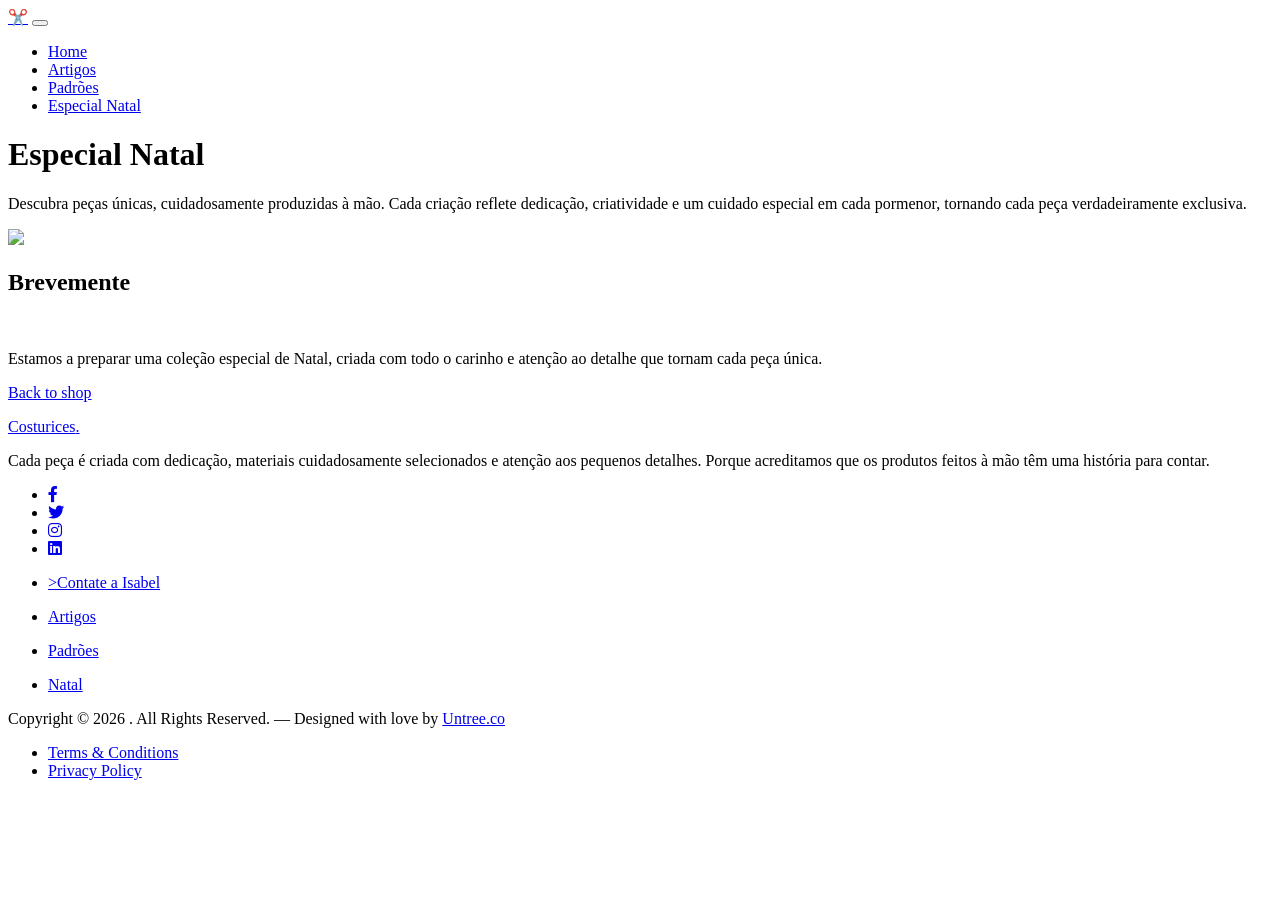
==== cart.html @ dda3e355 "Add files via upload" ====
<!-- /*
* Bootstrap 5
* Template Name: Furni
* Template Author: Untree.co
* Template URI: https://untree.co/
* License: https://creativecommons.org/licenses/by/3.0/
*/ -->
<!doctype html>
<html lang="en">
<head>
  <meta charset="utf-8">
  <meta name="viewport" content="width=device-width, initial-scale=1, shrink-to-fit=no">
  <meta name="author" content="Untree.co">
   <link rel="shortcut icon" href="images/favicon_isabel.png" />

  <meta name="description" content="" />
  <meta name="keywords" content="bootstrap, bootstrap4" />

		<!-- Bootstrap CSS -->
		<link href="css/bootstrap.min.css" rel="stylesheet">
		<link href="https://cdnjs.cloudflare.com/ajax/libs/font-awesome/6.0.0-beta3/css/all.min.css" rel="stylesheet">
		<link href="css/tiny-slider.css" rel="stylesheet">
		<link href="css/style.css" rel="stylesheet">
		<title>Costurices da Isabel </title>
	</head>

	<body>

		<!-- Start Header/Navigation -->
		<nav class="custom-navbar navbar navbar navbar-expand-md navbar-dark bg-dark" arial-label="Furni navigation bar">

			<div class="container">
				<a class="navbar-brand" href="index.html">✂️</a>

				<button class="navbar-toggler" type="button" data-bs-toggle="collapse" data-bs-target="#navbarsFurni" aria-controls="navbarsFurni" aria-expanded="false" aria-label="Toggle navigation">
					<span class="navbar-toggler-icon"></span>
				</button>

				<div class="collapse navbar-collapse" id="navbarsFurni">
					<ul class="custom-navbar-nav navbar-nav ms-auto mb-2 mb-md-0">
						<li class="nav-item ">
							<a class="nav-link" href="index.html">Home</a>
						</li>
            <li><a class="nav-link" href="shop.html">Artigos</a></li>
             <li><a class="nav-link" href="checkout.html">Padrões</a></li>
         <li><a class="nav-link" href="cart.html">Especial Natal</a></li>
            <!-- <li><a class="nav-link" href="index.html">Contato</a></li>-->
					</ul>

				</div>
			</div>
				
		</nav>
		<!-- End Header/Navigation -->

    <!-- Start Hero Section -->
    <div class="hero">
      <div class="container">
        <div class="row justify-content-between">
          <div class="col-lg-4">
            <div class="intro-excerpt">
              <h1>
                Especial <span clsas="d-block">Natal</span>
              </h1>
              <p class="mb-4">
        Descubra peças únicas, cuidadosamente produzidas à mão. Cada criação reflete dedicação, criatividade e um cuidado especial em cada pormenor, tornando cada peça verdadeiramente exclusiva.
              </p>
            </div>
          </div>
          <div class="col-lg-7">
            <div class="hero-img-wrap">
         <img src="images/Hero Natal nb min.png" class="img-fluid" style="max-width: 80%;" />
            </div>
          </div>
        </div>
      </div>
    </div>
    <!-- End Hero Section -->

		


		<div class="untree_co-section">
    <div class="container">
      <div class="row">
        <div class="col-md-12 text-center pt-5">
          <span class="display-3 thankyou-icon text-primary">
              <path fill-rule="evenodd" d="M11.354 5.646a.5.5 0 0 1 0 .708l-3 3a.5.5 0 0 1-.708 0l-1.5-1.5a.5.5 0 1 1 .708-.708L8 8.293l2.646-2.647a.5.5 0 0 1 .708 0z"/>
              <path fill-rule="evenodd" d="M0 1.5A.5.5 0 0 1 .5 1H2a.5.5 0 0 1 .485.379L2.89 3H14.5a.5.5 0 0 1 .491.592l-1.5 8A.5.5 0 0 1 13 12H4a.5.5 0 0 1-.491-.408L2.01 3.607 1.61 2H.5a.5.5 0 0 1-.5-.5zM3.102 4l1.313 7h8.17l1.313-7H3.102zM5 12a2 2 0 1 0 0 4 2 2 0 0 0 0-4zm7 0a2 2 0 1 0 0 4 2 2 0 0 0 0-4zm-7 1a1 1 0 1 0 0 2 1 1 0 0 0 0-2zm7 0a1 1 0 1 0 0 2 1 1 0 0 0 0-2z"/>
            </svg>
          </span>
          <h2 class="display-3 text-black">Brevemente</h2>
          <br>
          <p class="lead mb-5">Estamos a preparar uma coleção especial de Natal, criada com todo o carinho e atenção ao detalhe que tornam cada peça única.</p>
          <p><a href="shop.html" class="btn btn-sm btn-outline-black">Back to shop</a></p>
        </div>
      </div>
    </div>
  </div>


    <!-- Start Footer Section -->
    <footer class="footer-section">
      <div class="container relative">
          <!--<div class="sofa-img">
          <img src="images/sofa_ISabel.png" alt="Image" class="img-fluid" />
        </div>

        <div class="row">
          <div class="col-lg-8">
            <div class="subscription-form">
              <h3 class="d-flex align-items-center">
                <span class="me-1"
                  ><img
                    src="images/envelope-outline.svg"
                    alt="Image"
                    class="img-fluid" /></span
                ><span>Contatar Isabel</span>
              </h3>

              <form action="#" class="row g-3">
                <div class="col-auto">
                  <input
                    type="text"
                    class="form-control"
                    placeholder="Insira o seu nome"
                  />
                </div>
                <div class="col-auto">
                  <input
                    type="email"
                    class="form-control"
                    placeholder="Insira o seu Email"
                  />
                </div>
                <div class="col-auto">
                  <button class="btn btn-primary">
                    <span class="fa fa-paper-plane"></span>
                  </button>
                </div>
              </form>
            </div>
          </div>
        </div>-->

        <div class="row g-5 mb-5">
          <div class="col-lg-4">
            <div class="mb-4 footer-logo-wrap">
              <a href="#" class="footer-logo">Costurices<span>.</span></a>
            </div>
            <p class="mb-4">
           Cada peça é criada com dedicação, materiais cuidadosamente selecionados e atenção aos pequenos detalhes. Porque acreditamos que os produtos feitos à mão têm uma história para contar.
            </p>

            <ul class="list-unstyled custom-social">
              <li>
                <a href="#"><span class="fa fa-brands fa-facebook-f"></span></a>
              </li>
              <li>
                <a href="#"><span class="fa fa-brands fa-twitter"></span></a>
              </li>
              <li>
                <a href="#"><span class="fa fa-brands fa-instagram"></span></a>
              </li>
              <li>
                <a href="#"><span class="fa fa-brands fa-linkedin"></span></a>
              </li>
            </ul>
          </div>

          <div class="col-lg-8">
            <div class="row links-wrap">
              <div class="col-6 col-sm-6 col-md-3">
                <ul class="list-unstyled">
                   <li><a href="contact.html">>Contate a Isabel</a></li>

                </ul>
              </div>

              <div class="col-6 col-sm-6 col-md-3">
                <ul class="list-unstyled">
                  <li><a href="shop.html">Artigos</a></li>
                </ul>
              </div>

              <div class="col-6 col-sm-6 col-md-3">
                <ul class="list-unstyled">
                  <li><a href="checkout.html">Padrões</a></li>
                </ul>
              </div>

              <div class="col-6 col-sm-6 col-md-3">
                <ul class="list-unstyled">
                  <li><a href="cart.html">Natal</a></li>
                </ul>
              </div>
            </div>
          </div>
        </div>

        <div class="border-top copyright">
          <div class="row pt-4">
            <div class="col-lg-6">
              <p class="mb-2 text-center text-lg-start">
                Copyright &copy;
                <script>
                  document.write(new Date().getFullYear());
                </script>
                . All Rights Reserved. &mdash; Designed with love by
                <a href="https://untree.co">Untree.co</a>
                <!-- License information: https://untree.co/license/ -->
              </p>
            </div>

            <div class="col-lg-6 text-center text-lg-end">
              <ul class="list-unstyled d-inline-flex ms-auto">
                <li class="me-4"><a href="#">Terms &amp; Conditions</a></li>
                <li><a href="#">Privacy Policy</a></li>
              </ul>
            </div>
          </div>
        </div>
      </div>
    </footer>
    <!-- End Footer Section -->
<script>
function enviarEmail(event, produto, referencia) {
    event.preventDefault();
    event.stopPropagation();

    const assunto = encodeURIComponent(
        'Pedido de informação - ' + produto
    );

    const mensagem = encodeURIComponent(
        'Olá,\n\nTenho interesse no seguinte artigo:\n\n' +
        'Produto: ' + produto + '\n' +
        'Referência: ' + referencia + '\n\n' +
        'Obrigado.'
    );

    window.location.href =
        'mailto:costuricesdaisabel@gmail.com' +
        '?subject=' + assunto +
        '&body=' + mensagem;
}
</script>

		<script src="js/bootstrap.bundle.min.js"></script>
		<script src="js/tiny-slider.js"></script>
		<script src="js/custom.js"></script>
	</body>

</html>
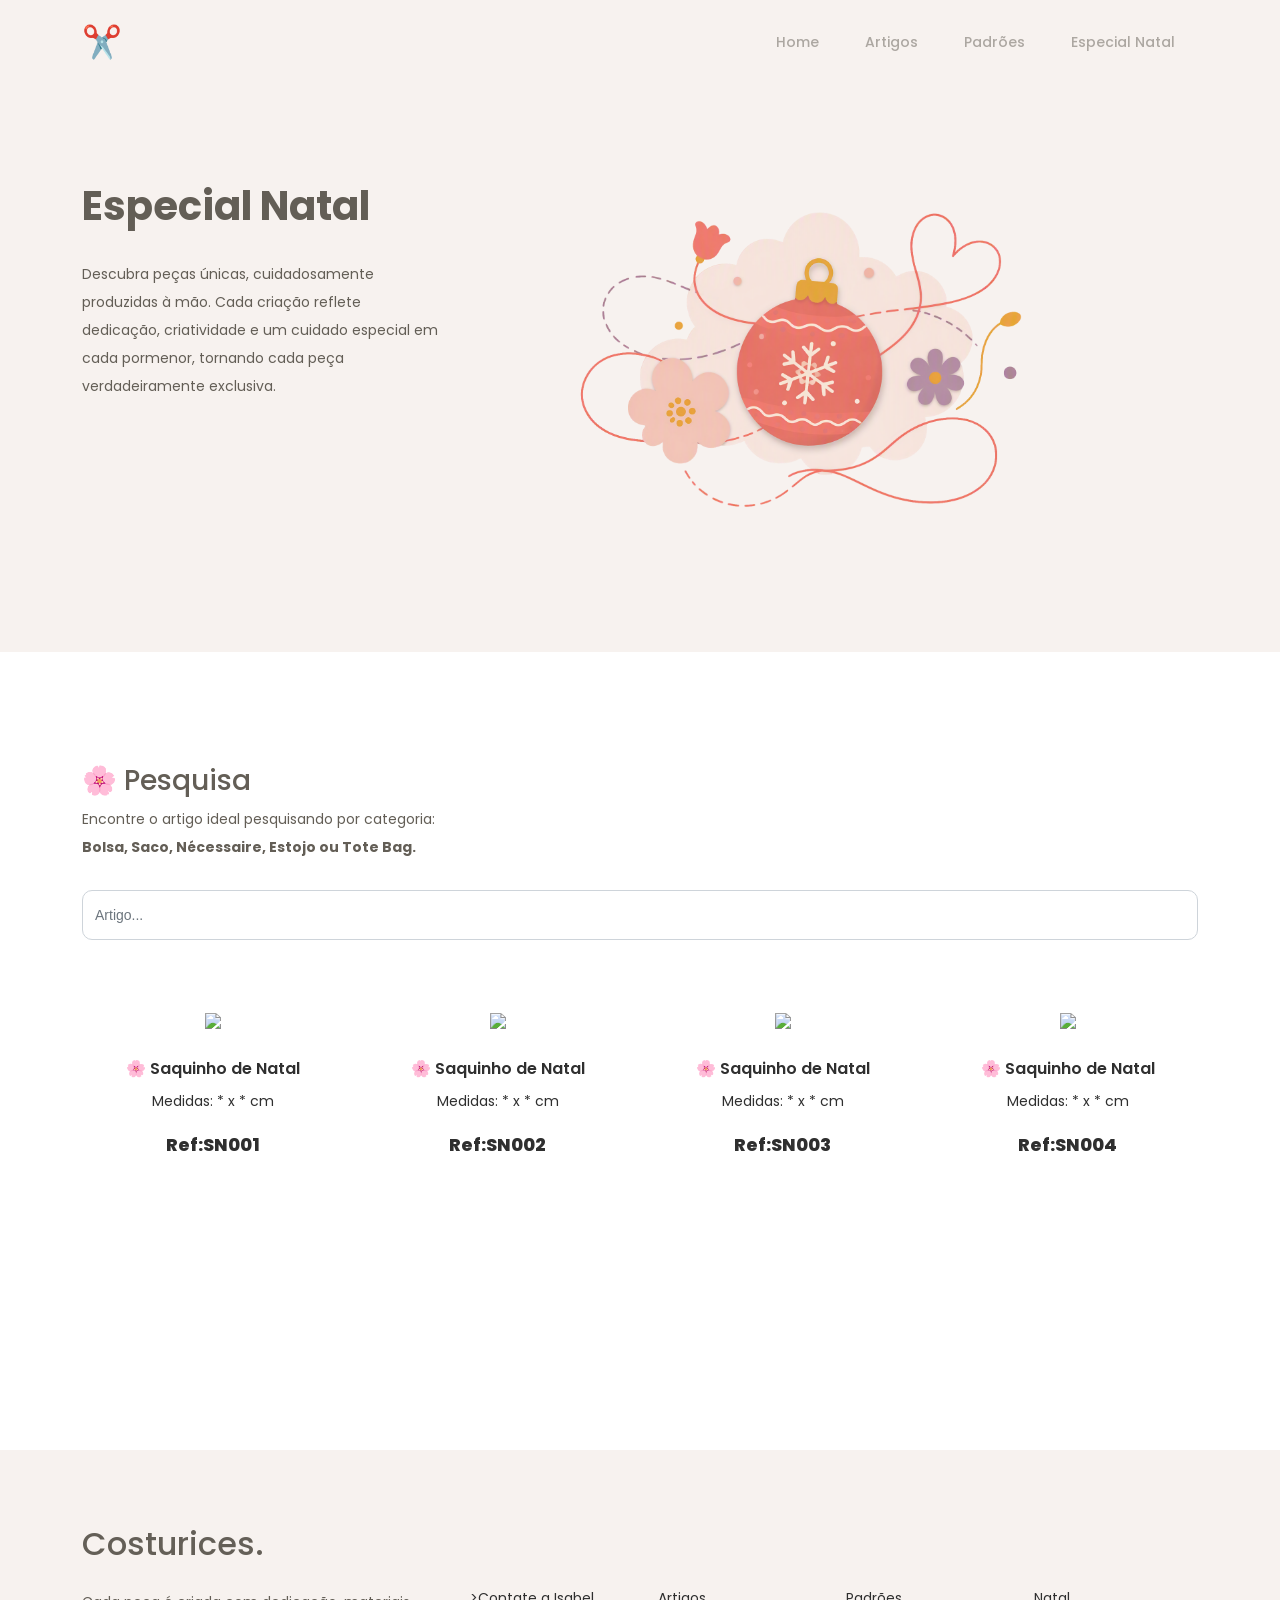
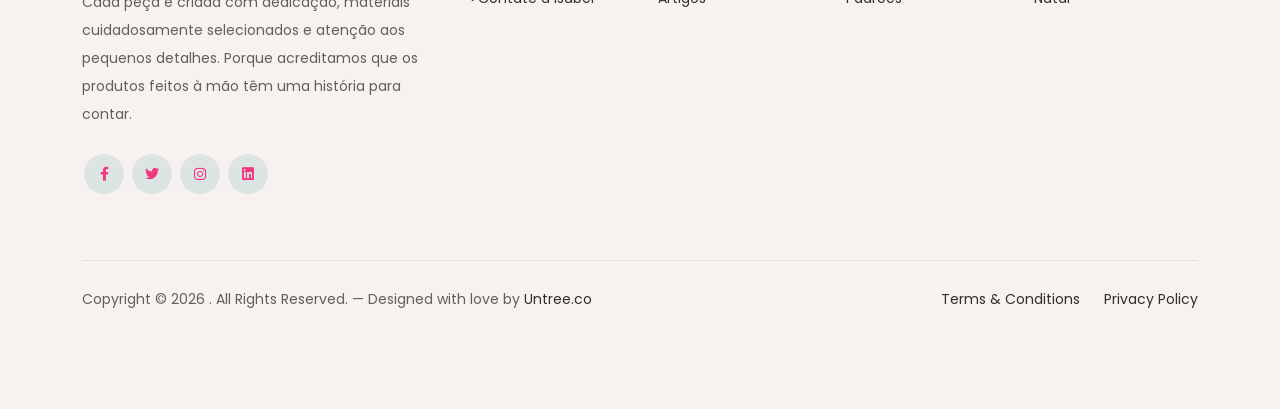
==== commit 245a31c2: "Update cart.html" ====
--- a/cart.html
+++ b/cart.html
@@ -79,24 +79,98 @@
 
 		
 
-
-		<div class="untree_co-section">
-    <div class="container">
-      <div class="row">
-        <div class="col-md-12 text-center pt-5">
-          <span class="display-3 thankyou-icon text-primary">
-              <path fill-rule="evenodd" d="M11.354 5.646a.5.5 0 0 1 0 .708l-3 3a.5.5 0 0 1-.708 0l-1.5-1.5a.5.5 0 1 1 .708-.708L8 8.293l2.646-2.647a.5.5 0 0 1 .708 0z"/>
-              <path fill-rule="evenodd" d="M0 1.5A.5.5 0 0 1 .5 1H2a.5.5 0 0 1 .485.379L2.89 3H14.5a.5.5 0 0 1 .491.592l-1.5 8A.5.5 0 0 1 13 12H4a.5.5 0 0 1-.491-.408L2.01 3.607 1.61 2H.5a.5.5 0 0 1-.5-.5zM3.102 4l1.313 7h8.17l1.313-7H3.102zM5 12a2 2 0 1 0 0 4 2 2 0 0 0 0-4zm7 0a2 2 0 1 0 0 4 2 2 0 0 0 0-4zm-7 1a1 1 0 1 0 0 2 1 1 0 0 0 0-2zm7 0a1 1 0 1 0 0 2 1 1 0 0 0 0-2z"/>
-            </svg>
-          </span>
-          <h2 class="display-3 text-black">Brevemente</h2>
-          <br>
-          <p class="lead mb-5">Estamos a preparar uma coleção especial de Natal, criada com todo o carinho e atenção ao detalhe que tornam cada peça única.</p>
-          <p><a href="shop.html" class="btn btn-sm btn-outline-black">Back to shop</a></p>
-        </div>
-      </div>
-    </div>
-  </div>
+	<div class="untree_co-section product-section before-footer-section">
+		    <div class="container">
+		      	<div class="row">
+              <h3 class="product-title">🌸 Pesquisa</h3> 
+              <p style="padding-bottom: 13px" >Encontre o artigo ideal pesquisando por categoria: <br> <b>Bolsa, Saco, Nécessaire, Estojo ou Tote Bag.</b></p>
+          
+<div class="search-container mb-4";>
+    <input type="text" id="productFilter" placeholder="Artigo..." class="form-control" style="height: 50px;">
+
+    <span id="clearSearch" class="clear-search" title="Limpar pesquisa">
+        ✕
+    </span>
+</div>
+
+<hr style="padding-bottom: 33px; color: white;">
+
+
+
+		      		<!-- Start Column 1 -->
+					<div class="col-12 col-md-4 col-lg-3 mb-5">
+						<a class="product-item" href="#">
+							<img src="images/Saco Natal Ref_1.png" class="img-fluid product-thumbnail">
+	             <h3 class="product-title">🌸 Saquinho de Natal</h3>
+               	<p>Medidas: * x * cm </p>
+              <strong class="product-price">Ref:SN001</strong>
+
+                    <span class="icon-cross "
+                          onclick="enviarEmail(event, 'Saquinho de Natal', 'SN001')">
+                        <img src="images/mail icon.png" class="img-fluid">
+                    </span>
+						</a>
+					</div> 
+					<!-- End Column 1 -->
+						
+					<!-- Start Column 2 -->
+					<div class="col-12 col-md-4 col-lg-3 mb-5">
+						<a class="product-item" href="#">
+					<img src="images/Saco Natal Ref_2.png" class="img-fluid product-thumbnail">
+	              <h3 class="product-title">🌸 Saquinho de Natal</h3>
+                 	<p>Medidas: * x * cm </p>
+              <strong class="product-price">Ref:SN002</strong>
+      
+                    <span class="icon-cross"
+                          onclick="enviarEmail(event, 'Saquinho de Natal', 'SN002')">
+                        <img src="images/mail icon.png" class="img-fluid">
+                    </span>
+						</a>
+					</div> 
+					<!-- End Column 2 -->
+
+					<!-- Start Column 3 -->
+					<div class="col-12 col-md-4 col-lg-3 mb-5">
+						<a class="product-item" href="#">
+							<img src="images/Saco Natal Ref_3.png" class="img-fluid product-thumbnail">
+	            	              <h3 class="product-title">🌸 Saquinho de Natal</h3>
+              	<p>Medidas: * x * cm </p>
+              <strong class="product-price">Ref:SN003</strong>
+	
+                    <span class="icon-cross"
+                          onclick="enviarEmail(event, 'Saquinho de Natal', 'SN003')">
+                        <img src="images/mail icon.png" class="img-fluid">
+                    </span>
+						</a>
+					</div>
+					<!-- End Column 3 -->
+
+					<!-- Start Column 4 -->
+					<div class="col-12 col-md-4 col-lg-3 mb-5">
+						<a class="product-item" href="#">
+							<img src="images/Saco Natal Ref_4.png" class="img-fluid product-thumbnail">
+          	       <h3 class="product-title">🌸 Saquinho de Natal</h3>
+               	<p>Medidas: * x * cm </p>
+              <strong class="product-price">Ref:SN004</strong>
+
+	
+                    <span class="icon-cross"
+                          onclick="enviarEmail(event, 'Saquinho de Natal', 'SN004')">
+                        <img src="images/mail icon.png" class="img-fluid">
+                    </span>
+						</a>
+					</div>
+					<!-- End Column 4 -->
+
+
+			
+
+
+		      	</div>
+		    </div>
+		</div>
+
+
 
 
     <!-- Start Footer Section -->
@@ -245,6 +319,38 @@
         '&body=' + mensagem;
 }
 </script>
+<script>
+const productFilter = document.getElementById('productFilter');
+const clearSearch = document.getElementById('clearSearch');
+
+productFilter.addEventListener('input', function () {
+    const filtro = this.value.toLowerCase();
+
+    // Mostra ou esconde o X
+    clearSearch.style.display = filtro ? 'block' : 'none';
+
+    document.querySelectorAll('.col-lg-3').forEach(produto => {
+
+        const titulo = produto.querySelector('.product-title')
+            ?.textContent.toLowerCase() || '';
+
+        produto.style.display = titulo.includes(filtro) ? '' : 'none';
+    });
+});
+
+// Limpar pesquisa
+clearSearch.addEventListener('click', function () {
+
+    productFilter.value = '';
+    clearSearch.style.display = 'none';
+
+    document.querySelectorAll('.col-lg-3').forEach(produto => {
+        produto.style.display = '';
+    });
+
+    productFilter.focus();
+});
+</script>
 
 		<script src="js/bootstrap.bundle.min.js"></script>
 		<script src="js/tiny-slider.js"></script>
--- a/css/tiny-slider.css
+++ b/css/tiny-slider.css
@@ -0,0 +1,3 @@
+.tns-outer{padding:0 !important}.tns-outer [hidden]{display:none !important}.tns-outer [aria-controls],.tns-outer [data-action]{cursor:pointer}.tns-slider{-webkit-transition:all 0s;-moz-transition:all 0s;transition:all 0s}.tns-slider>.tns-item{-webkit-box-sizing:border-box;-moz-box-sizing:border-box;box-sizing:border-box}.tns-horizontal.tns-subpixel{white-space:nowrap}.tns-horizontal.tns-subpixel>.tns-item{display:inline-block;vertical-align:top;white-space:normal}.tns-horizontal.tns-no-subpixel:after{content:'';display:table;clear:both}.tns-horizontal.tns-no-subpixel>.tns-item{float:left}.tns-horizontal.tns-carousel.tns-no-subpixel>.tns-item{margin-right:-100%}.tns-no-calc{position:relative;left:0}.tns-gallery{position:relative;left:0;min-height:1px}.tns-gallery>.tns-item{position:absolute;left:-100%;-webkit-transition:transform 0s, opacity 0s;-moz-transition:transform 0s, opacity 0s;transition:transform 0s, opacity 0s}.tns-gallery>.tns-slide-active{position:relative;left:auto !important}.tns-gallery>.tns-moving{-webkit-transition:all 0.25s;-moz-transition:all 0.25s;transition:all 0.25s}.tns-autowidth{display:inline-block}.tns-lazy-img{-webkit-transition:opacity 0.6s;-moz-transition:opacity 0.6s;transition:opacity 0.6s;opacity:0.6}.tns-lazy-img.tns-complete{opacity:1}.tns-ah{-webkit-transition:height 0s;-moz-transition:height 0s;transition:height 0s}.tns-ovh{overflow:hidden}.tns-visually-hidden{position:absolute;left:-10000em}.tns-transparent{opacity:0;visibility:hidden}.tns-fadeIn{opacity:1;filter:alpha(opacity=100);z-index:0}.tns-normal,.tns-fadeOut{opacity:0;filter:alpha(opacity=0);z-index:-1}.tns-vpfix{white-space:nowrap}.tns-vpfix>div,.tns-vpfix>li{display:inline-block}.tns-t-subp2{margin:0 auto;width:310px;position:relative;height:10px;overflow:hidden}.tns-t-ct{width:2333.3333333%;width:-webkit-calc(100% * 70 / 3);width:-moz-calc(100% * 70 / 3);width:calc(100% * 70 / 3);position:absolute;right:0}.tns-t-ct:after{content:'';display:table;clear:both}.tns-t-ct>div{width:1.4285714%;width:-webkit-calc(100% / 70);width:-moz-calc(100% / 70);width:calc(100% / 70);height:10px;float:left}
+
+/*# sourceMappingURL=sourcemaps/tiny-slider.css.map */
--- a/css/style.css
+++ b/css/style.css
@@ -0,0 +1,765 @@
+/*
+* Template Name: UntreeStore
+* Template Author: Untree.co
+* Author URI: https://untree.co/
+* License: https://creativecommons.org/licenses/by/3.0/
+*/
+@import url('https://fonts.googleapis.com/css2?family=Poppins:wght@300;400;500;600;700&display=swap');
+body {
+  overflow-x: hidden;
+  position: relative; }
+
+body {
+  font-family: 'Poppins', sans-serif;
+  font-weight: 400;
+  line-height: 28px;
+  color: #635E56;
+  font-size: 14px;
+  background-color: #ffffff !important; }
+
+
+a {
+  text-decoration: none;
+  -webkit-transition: .3s all ease;
+  -o-transition: .3s all ease;
+  transition: .3s all ease;
+  color: #2f2f2f;
+  text-decoration: underline; }
+  a:hover {
+    color: #2f2f2f;
+    text-decoration: none; }
+  a.more {
+    font-weight: 600; }
+
+.custom-navbar {
+  background: #F7F2EF !important;
+  padding-top: 20px;
+  padding-bottom: 20px; }
+  .custom-navbar .navbar-brand {
+    font-size: 32px;
+    font-weight: 600;
+   color: #635E56; }
+    .custom-navbar .navbar-brand > span {
+      opacity: .4; }
+  .custom-navbar .navbar-toggler {
+    border-color: transparent;
+   }
+    .custom-navbar .navbar-toggler:active, .custom-navbar .navbar-toggler:focus {
+      -webkit-box-shadow: none;
+      box-shadow: none;
+      outline: none; }
+  @media (min-width: 992px) {
+    .custom-navbar .custom-navbar-nav li {
+      margin-left: 15px;
+      margin-right: 15px; } }
+  .custom-navbar .custom-navbar-nav li a {
+    font-weight: 500;
+    color: #635E56 !important;
+    opacity: .5;
+    -webkit-transition: .3s all ease;
+    -o-transition: .3s all ease;
+    transition: .3s all ease;
+    position: relative; }
+    @media (min-width: 768px) {
+      .custom-navbar .custom-navbar-nav li a:before {
+        content: "";
+        position: absolute;
+        bottom: 0;
+        left: 8px;
+        right: 8px;
+        background: #F2387C;
+        height: 5px;
+        opacity: 1;
+        visibility: visible;
+        width: 0;
+        -webkit-transition: .15s all ease-out;
+        -o-transition: .15s all ease-out;
+        transition: .15s all ease-out; } }
+    .custom-navbar .custom-navbar-nav li a:hover {
+      opacity: 0.5; }
+      .custom-navbar .custom-navbar-nav li a:hover:before {
+        width: calc(100% - 16px); }
+  .custom-navbar .custom-navbar-nav li.active a {
+    opacity: 1; }
+    .custom-navbar .custom-navbar-nav li.active a:before {
+      width: calc(100% - 16px); }
+  .custom-navbar .custom-navbar-cta {
+    margin-left: 0 !important;
+    -webkit-box-orient: horizontal;
+    -webkit-box-direction: normal;
+    -ms-flex-direction: row;
+    flex-direction: row; }
+    @media (min-width: 768px) {
+      .custom-navbar .custom-navbar-cta {
+        margin-left: 40px !important; } }
+    .custom-navbar .custom-navbar-cta li {
+      margin-left: 0px;
+      margin-right: 0px; }
+      .custom-navbar .custom-navbar-cta li:first-child {
+        margin-right: 20px; }
+
+.hero {
+  background: #F7F2EF;
+  padding: calc(4rem - 30px) 0 0rem 0; }
+  @media (min-width: 768px) {
+    .hero {
+      padding: calc(4rem - 30px) 0 4rem 0; } }
+  @media (min-width: 992px) {
+    .hero {
+      padding: calc(8rem - 30px) 0 8rem 0; } }
+  .hero .intro-excerpt {
+    position: relative;
+    z-index: 4; }
+    @media (min-width: 992px) {
+      .hero .intro-excerpt {
+        max-width: 450px; } }
+  .hero h1 {
+    font-weight: 700;
+    color: #635E56;
+    margin-bottom: 30px; }
+    @media (min-width: 1400px) {
+      .hero h1 {
+        font-size: 54px; } }
+  .hero p {
+    color: #635E56;
+    margin-botom: 30px; }
+.hero .hero-img-wrap {
+    position: relative;
+}
+
+.hero .hero-img-wrap img {
+    position: relative;
+    top: 0;
+    right: 0;
+    left: 0;
+    z-index: 2;
+    max-width: 100%;
+    height: auto;
+}
+
+@media (min-width: 768px) {
+    .hero .hero-img-wrap img {
+        right: 0;
+        left: 0;
+    }
+}
+
+@media (min-width: 992px) {
+    .hero .hero-img-wrap img {
+        position: relative;
+        top: 0;
+        left: 0;
+        right: 0;
+    }
+}
+
+.hero .hero-img-wrap:after {
+    display: none;
+}
+
+.btn {
+  font-weight: 600;
+  padding: 12px 30px;
+  border-radius: 30px;
+  color: #ffffff;
+  background: #635E56;
+  border-color: #635E56; }
+  .btn:hover {
+    color: #fff;
+    background: #46423c;
+    border-color: #46423c; }
+  .btn:active, .btn:focus {
+    outline: none !important;
+    -webkit-box-shadow: none;
+    box-shadow: none; }
+  .btn.btn-primary {
+    background: #635E56;
+    border-color: #635E56; }
+    .btn.btn-primary:hover {
+      background: #314d43;
+      border-color: #314d43; }
+  .btn.btn-secondary {
+    color: #2f2f2f;
+    background: #F2387C;
+    border-color: #F2387C;
+   color: #ffffff; }
+    .btn.btn-secondary:hover {
+      background: #a71c4f;
+      border-color: #a71c4f;
+     color: #ffffff; }
+  .btn.btn-white-outline {
+    background: transparent;
+    border-width: 2px;
+    border-color:#635E56;
+     color: #635E56;  }
+    .btn.btn-white-outline:hover {
+      border-color: #F2387C;
+      color: #635E56; 
+     border-width: 3px;}
+
+.section-title {
+  color: #2f2f2f; }
+
+.product-section {
+  padding: 7rem 0; }
+  .product-section .product-item {
+    text-align: center;
+    text-decoration: none;
+    display: block;
+    position: relative;
+    padding-bottom: 50px;
+    cursor: pointer; }
+    .product-section .product-item .product-thumbnail {
+      margin-bottom: 30px;
+      position: relative;
+      top: 0;
+      -webkit-transition: .3s all ease;
+      -o-transition: .3s all ease;
+      transition: .3s all ease; }
+    .product-section .product-item h3 {
+      font-weight: 600;
+      font-size: 16px; }
+    .product-section .product-item strong {
+      font-weight: 800 !important;
+      font-size: 18px !important; }
+    .product-section .product-item h3, .product-section .product-item strong {
+      color: #2f2f2f;
+      text-decoration: none; }
+    .product-section .product-item .icon-cross {
+      position: absolute;
+      width: 35px;
+      height: 35px;
+      display: inline-block;
+      background: #2f2f2f;
+      bottom: 15px;
+      left: 50%;
+      -webkit-transform: translateX(-50%);
+      -ms-transform: translateX(-50%);
+      transform: translateX(-50%);
+      margin-bottom: -17.5px;
+      border-radius: 50%;
+      opacity: 0;
+      visibility: hidden;
+      -webkit-transition: .3s all ease;
+      -o-transition: .3s all ease;
+      transition: .3s all ease; }
+      .product-section .product-item .icon-cross img {
+        position: absolute;
+        left: 50%;
+        top: 50%;
+        -webkit-transform: translate(-50%, -50%);
+        -ms-transform: translate(-50%, -50%);
+        transform: translate(-50%, -50%); }
+    .product-section .product-item:before {
+      bottom: 0;
+      left: 0;
+      right: 0;
+      position: absolute;
+      content: "";
+      background: #dce5e4;
+      height: 0%;
+      z-index: -1;
+      border-radius: 10px;
+      -webkit-transition: .3s all ease;
+      -o-transition: .3s all ease;
+      transition: .3s all ease; }
+    .product-section .product-item:hover .product-thumbnail {
+      top: -25px; }
+    .product-section .product-item:hover .icon-cross {
+      bottom: 0;
+      opacity: 1;
+      visibility: visible; }
+    .product-section .product-item:hover:before {
+      height: 70%; }
+
+.why-choose-section {
+    padding: 7rem 0;
+    overflow: hidden;
+}
+
+.why-choose-section .img-wrap {
+    position: relative;
+}
+
+.why-choose-section .img-wrap:before {
+    position: absolute;
+    content: "";
+    width: 255px;
+    height: 217px;
+    background-image: url("../images/dots-pink.png");
+    background-repeat: no-repeat;
+    background-size: contain;
+    transform: translate(-40%, -40%);
+    z-index: -1;
+}
+
+.why-choose-section .img-wrap img {
+    border-radius: 20px;
+    max-width: 100%;
+    height: auto;
+}
+
+/* MOBILE */
+@media (max-width: 768px) {
+
+    .why-choose-section {
+        overflow: hidden;
+    }
+
+    .why-choose-section .img-wrap:before {
+        display: none;
+    }
+
+    .why-choose-section .img-wrap img {
+        width: 100%;
+        height: auto;
+    }
+
+}
+
+.feature {
+  margin-bottom: 30px; }
+  .feature .icon {
+    display: inline-block;
+    position: relative;
+    margin-bottom: 20px; }
+    .feature .icon:before {
+      content: "";
+      width: 33px;
+      height: 33px;
+      position: absolute;
+      background: rgba(59, 93, 80, 0.2);
+      border-radius: 50%;
+      right: -8px;
+      bottom: 0; }
+  .feature h3 {
+    font-size: 14px;
+    color: #2f2f2f; }
+  .feature p {
+    font-size: 14px;
+    line-height: 22px;
+    color: #635E56; }
+
+.we-help-section {
+  padding: 7rem 0; }
+  .we-help-section .imgs-grid {
+    display: -ms-grid;
+    display: grid;
+    -ms-grid-columns: (1fr)[27];
+    grid-template-columns: repeat(27, 1fr);
+    position: relative; }
+    .we-help-section .imgs-grid:before {
+      position: absolute;
+      content: "";
+      width: 255px;
+      height: 217px;
+      background-image: url("../images/dots-pink.png");
+      background-size: contain;
+      background-repeat: no-repeat;
+      -webkit-transform: translate(-40%, -40%);
+      -ms-transform: translate(-40%, -40%);
+      transform: translate(-40%, -40%);
+      z-index: -1; }
+    .we-help-section .imgs-grid .grid {
+      position: relative; }
+      .we-help-section .imgs-grid .grid img {
+        border-radius: 20px;
+        max-width: 100%; }
+      .we-help-section .imgs-grid .grid.grid-1 {
+        -ms-grid-column: 1;
+        -ms-grid-column-span: 18;
+        grid-column: 1 / span 18;
+        -ms-grid-row: 1;
+        -ms-grid-row-span: 27;
+        grid-row: 1 / span 27; }
+      .we-help-section .imgs-grid .grid.grid-2 {
+        -ms-grid-column: 19;
+        -ms-grid-column-span: 27;
+        grid-column: 19 / span 27;
+        -ms-grid-row: 1;
+        -ms-grid-row-span: 5;
+        grid-row: 1 / span 5;
+        padding-left: 20px; }
+      .we-help-section .imgs-grid .grid.grid-3 {
+        -ms-grid-column: 14;
+        -ms-grid-column-span: 16;
+        grid-column: 14 / span 16;
+        -ms-grid-row: 6;
+        -ms-grid-row-span: 27;
+        grid-row: 6 / span 27;
+        padding-top: 20px; }
+
+.custom-list {
+  width: 100%; }
+  .custom-list li {
+    display: inline-block;
+    width: calc(50% - 20px);
+    margin-bottom: 12px;
+    line-height: 1.5;
+    position: relative;
+    padding-left: 20px; }
+    .custom-list li:before {
+      content: "";
+      width: 8px;
+      height: 8px;
+      border-radius: 50%;
+      border: 2px solid #F7F2EF;
+      position: absolute;
+      left: 0;
+      top: 8px; }
+
+.popular-product {
+  padding: 0 0 7rem 0; }
+  .popular-product .product-item-sm h3 {
+    font-size: 14px;
+    font-weight: 700;
+    color: #2f2f2f; }
+  .popular-product .product-item-sm a {
+    text-decoration: none;
+    color: #2f2f2f;
+    -webkit-transition: .3s all ease;
+    -o-transition: .3s all ease;
+    transition: .3s all ease; }
+    .popular-product .product-item-sm a:hover {
+      color: rgba(47, 47, 47, 0.5); }
+  .popular-product .product-item-sm p {
+    line-height: 1.4;
+    margin-bottom: 10px;
+    font-size: 14px; }
+  .popular-product .product-item-sm .thumbnail {
+    margin-right: 10px;
+    -webkit-box-flex: 0;
+    -ms-flex: 0 0 120px;
+    flex: 0 0 120px;
+    position: relative; }
+    .popular-product .product-item-sm .thumbnail:before {
+      content: "";
+      position: absolute;
+      border-radius: 20px;
+      background: #dce5e4;
+      width: 98px;
+      height: 98px;
+      top: 50%;
+      left: 50%;
+      -webkit-transform: translate(-50%, -50%);
+      -ms-transform: translate(-50%, -50%);
+      transform: translate(-50%, -50%);
+      z-index: -1; }
+
+.testimonial-section {
+  padding: 3rem 0 7rem 0; }
+
+.testimonial-slider-wrap {
+  position: relative; }
+  .testimonial-slider-wrap .tns-inner {
+    padding-top: 30px; }
+  .testimonial-slider-wrap .item .testimonial-block blockquote {
+    font-size: 16px; }
+    @media (min-width: 768px) {
+      .testimonial-slider-wrap .item .testimonial-block blockquote {
+        line-height: 32px;
+        font-size: 18px; } }
+  .testimonial-slider-wrap .item .testimonial-block .author-info .author-pic {
+    margin-bottom: 20px; }
+    .testimonial-slider-wrap .item .testimonial-block .author-info .author-pic img {
+      max-width: 80px;
+      border-radius: 50%; }
+  .testimonial-slider-wrap .item .testimonial-block .author-info h3 {
+    font-size: 14px;
+    font-weight: 700;
+    color: #2f2f2f;
+    margin-bottom: 0; }
+  .testimonial-slider-wrap #testimonial-nav {
+    position: absolute;
+    top: 50%;
+    z-index: 99;
+    width: 100%;
+    display: none; }
+    @media (min-width: 768px) {
+      .testimonial-slider-wrap #testimonial-nav {
+        display: block; } }
+    .testimonial-slider-wrap #testimonial-nav > span {
+      cursor: pointer;
+      position: absolute;
+      width: 58px;
+      height: 58px;
+      line-height: 58px;
+      border-radius: 50%;
+      background: rgba(59, 93, 80, 0.1);
+      color: #2f2f2f;
+      -webkit-transition: .3s all ease;
+      -o-transition: .3s all ease;
+      transition: .3s all ease; }
+      .testimonial-slider-wrap #testimonial-nav > span:hover {
+        background: #F7F2EF;
+        color: #ffffff; }
+    .testimonial-slider-wrap #testimonial-nav .prev {
+      left: -10px; }
+    .testimonial-slider-wrap #testimonial-nav .next {
+      right: 0; }
+  .testimonial-slider-wrap .tns-nav {
+    position: absolute;
+    bottom: -50px;
+    left: 50%;
+    -webkit-transform: translateX(-50%);
+    -ms-transform: translateX(-50%);
+    transform: translateX(-50%); }
+    .testimonial-slider-wrap .tns-nav button {
+      background: none;
+      border: none;
+      display: inline-block;
+      position: relative;
+      width: 0 !important;
+      height: 7px !important;
+      margin: 2px; }
+      .testimonial-slider-wrap .tns-nav button:active, .testimonial-slider-wrap .tns-nav button:focus, .testimonial-slider-wrap .tns-nav button:hover {
+        outline: none;
+        -webkit-box-shadow: none;
+        box-shadow: none;
+        background: none; }
+      .testimonial-slider-wrap .tns-nav button:before {
+        display: block;
+        width: 7px;
+        height: 7px;
+        left: 0;
+        top: 0;
+        position: absolute;
+        content: "";
+        border-radius: 50%;
+        -webkit-transition: .3s all ease;
+        -o-transition: .3s all ease;
+        transition: .3s all ease;
+        background-color: #d6d6d6; }
+      .testimonial-slider-wrap .tns-nav button:hover:before, .testimonial-slider-wrap .tns-nav button.tns-nav-active:before {
+        background-color: #F7F2EF; }
+
+.before-footer-section {
+  padding: 7rem 0 12rem 0 !important; }
+
+.blog-section {
+  padding: 7rem 0 12rem 0; }
+  .blog-section .post-entry a {
+    text-decoration: none; }
+  .blog-section .post-entry .post-thumbnail {
+    display: block;
+    margin-bottom: 20px; }
+    .blog-section .post-entry .post-thumbnail img {
+      border-radius: 20px;
+      -webkit-transition: .3s all ease;
+      -o-transition: .3s all ease;
+      transition: .3s all ease; }
+  .blog-section .post-entry .post-content-entry {
+    padding-left: 15px;
+    padding-right: 15px; }
+    .blog-section .post-entry .post-content-entry h3 {
+      font-size: 16px;
+      margin-bottom: 0;
+      font-weight: 600;
+      margin-bottom: 7px; }
+    .blog-section .post-entry .post-content-entry .meta {
+      font-size: 14px; }
+      .blog-section .post-entry .post-content-entry .meta a {
+        font-weight: 600; }
+  .blog-section .post-entry:hover .post-thumbnail img, .blog-section .post-entry:focus .post-thumbnail img {
+    opacity: .7; }
+
+.footer-section {
+  padding: 80px 0;
+ background: #F7F2EF; }
+  .footer-section .relative {
+    position: relative; }
+  .footer-section a {
+    text-decoration: none;
+    color: #2f2f2f;
+    -webkit-transition: .3s all ease;
+    -o-transition: .3s all ease;
+    transition: .3s all ease; }
+    .footer-section a:hover {
+      color: rgba(47, 47, 47, 0.5); }
+  .footer-section .subscription-form {
+    margin-bottom: 40px;
+    position: relative;
+    z-index: 2;
+    margin-top: 100px; }
+    @media (min-width: 992px) {
+      .footer-section .subscription-form {
+        margin-top: 0px;
+        margin-bottom: 80px; } }
+    .footer-section .subscription-form h3 {
+      font-size: 18px;
+      font-weight: 500;
+      color: #F7F2EF; }
+    .footer-section .subscription-form .form-control {
+      height: 50px;
+      border-radius: 10px;
+      font-family: "Inter", sans-serif; }
+      .footer-section .subscription-form .form-control:active, .footer-section .subscription-form .form-control:focus {
+        outline: none;
+        -webkit-box-shadow: none;
+        box-shadow: none;
+        border-color: #F7F2EF;
+        -webkit-box-shadow: 0 1px 4px 0 rgba(0, 0, 0, 0.2);
+        box-shadow: 0 1px 4px 0 rgba(0, 0, 0, 0.2); }
+      .footer-section .subscription-form .form-control::-webkit-input-placeholder {
+        font-size: 14px; }
+      .footer-section .subscription-form .form-control::-moz-placeholder {
+        font-size: 14px; }
+      .footer-section .subscription-form .form-control:-ms-input-placeholder {
+        font-size: 14px; }
+      .footer-section .subscription-form .form-control:-moz-placeholder {
+        font-size: 14px; }
+    .footer-section .subscription-form .btn {
+      border-radius: 10px !important; }
+  .footer-section .sofa-img {
+    position: absolute;
+    top: -200px;
+    z-index: 1;
+    right: 0; }
+    .footer-section .sofa-img img {
+      max-width: 380px; }
+  .footer-section .links-wrap {
+    margin-top: 0px; }
+    @media (min-width: 992px) {
+      .footer-section .links-wrap {
+        margin-top: 54px; } }
+    .footer-section .links-wrap ul li {
+      margin-bottom: 10px; }
+  .footer-section .footer-logo-wrap .footer-logo {
+    font-size: 32px;
+    font-weight: 500;
+    text-decoration: none;
+    color: #645F57; }
+  .footer-section .custom-social li {
+    margin: 2px;
+    display: inline-block; }
+    .footer-section .custom-social li a {
+      width: 40px;
+      height: 40px;
+      text-align: center;
+      line-height: 40px;
+      display: inline-block;
+      background: #dce5e4;
+      color: #F2387C;
+      border-radius: 50%; }
+      .footer-section .custom-social li a:hover {
+        background: #F7F2EF;
+        color: #645F57; }
+  .footer-section .border-top {
+    border-color: #dce5e4; }
+    .footer-section .border-top.copyright {
+      font-size: 14px !important; }
+
+.untree_co-section {
+  padding: 7rem 0; }
+
+.form-control {
+  height: 50px;
+  border-radius: 10px;
+  font-family: "Inter", sans-serif; }
+  .form-control:active, .form-control:focus {
+    outline: none;
+    -webkit-box-shadow: none;
+    box-shadow: none;
+    border-color: #F7F2EF;
+    -webkit-box-shadow: 0 1px 4px 0 rgba(0, 0, 0, 0.2);
+    box-shadow: 0 1px 4px 0 rgba(0, 0, 0, 0.2); }
+  .form-control::-webkit-input-placeholder {
+    font-size: 14px; }
+  .form-control::-moz-placeholder {
+    font-size: 14px; }
+  .form-control:-ms-input-placeholder {
+    font-size: 14px; }
+  .form-control:-moz-placeholder {
+    font-size: 14px; }
+
+.service {
+  line-height: 1.5; }
+  .service .service-icon {
+    border-radius: 10px;
+    -webkit-box-flex: 0;
+    -ms-flex: 0 0 50px;
+    flex: 0 0 50px;
+    height: 50px;
+    line-height: 50px;
+    text-align: center;
+    background: #F7F2EF;
+    margin-right: 20px;
+    color: #ffffff; }
+
+textarea {
+  height: auto !important; }
+
+.site-blocks-table {
+  overflow: auto; }
+  .site-blocks-table .product-thumbnail {
+    width: 200px; }
+  .site-blocks-table .btn {
+    padding: 2px 10px; }
+  .site-blocks-table thead th {
+    padding: 30px;
+    text-align: center;
+    border-width: 0px !important;
+    vertical-align: middle;
+    color: rgba(0, 0, 0, 0.8);
+    font-size: 18px; }
+  .site-blocks-table td {
+    padding: 20px;
+    text-align: center;
+    vertical-align: middle;
+    color: rgba(0, 0, 0, 0.8); }
+  .site-blocks-table tbody tr:first-child td {
+    border-top: 1px solid #F7F2EF !important; }
+  .site-blocks-table .btn {
+    background: none !important;
+    color: #000000;
+    border: none;
+    height: auto !important; }
+
+.site-block-order-table th {
+  border-top: none !important;
+  border-bottom-width: 1px !important; }
+
+.site-block-order-table td, .site-block-order-table th {
+  color: #000000; }
+
+.couponcode-wrap input {
+  border-radius: 10px !important; }
+
+.text-primary {
+  color: #F7F2EF !important; }
+
+.thankyou-icon {
+  position: relative;
+  color: #F7F2EF; }
+  .thankyou-icon:before {
+    position: absolute;
+    content: "";
+    width: 50px;
+    height: 50px;
+    border-radius: 50%;
+    background: rgba(59, 93, 80, 0.2); }
+
+
+.search-container {
+    position: relative;
+}
+
+.search-container input {
+    padding-right: 40px;
+}
+
+.clear-search {
+    position: absolute;
+    right: 33px;
+    top: 50%;
+    transform: translateY(-50%);
+    cursor: pointer;
+    color: #999;
+    font-size: 18px;
+    display: none;
+    user-select: none;
+}
+
+.clear-search:hover {
+    color: #333;
+}
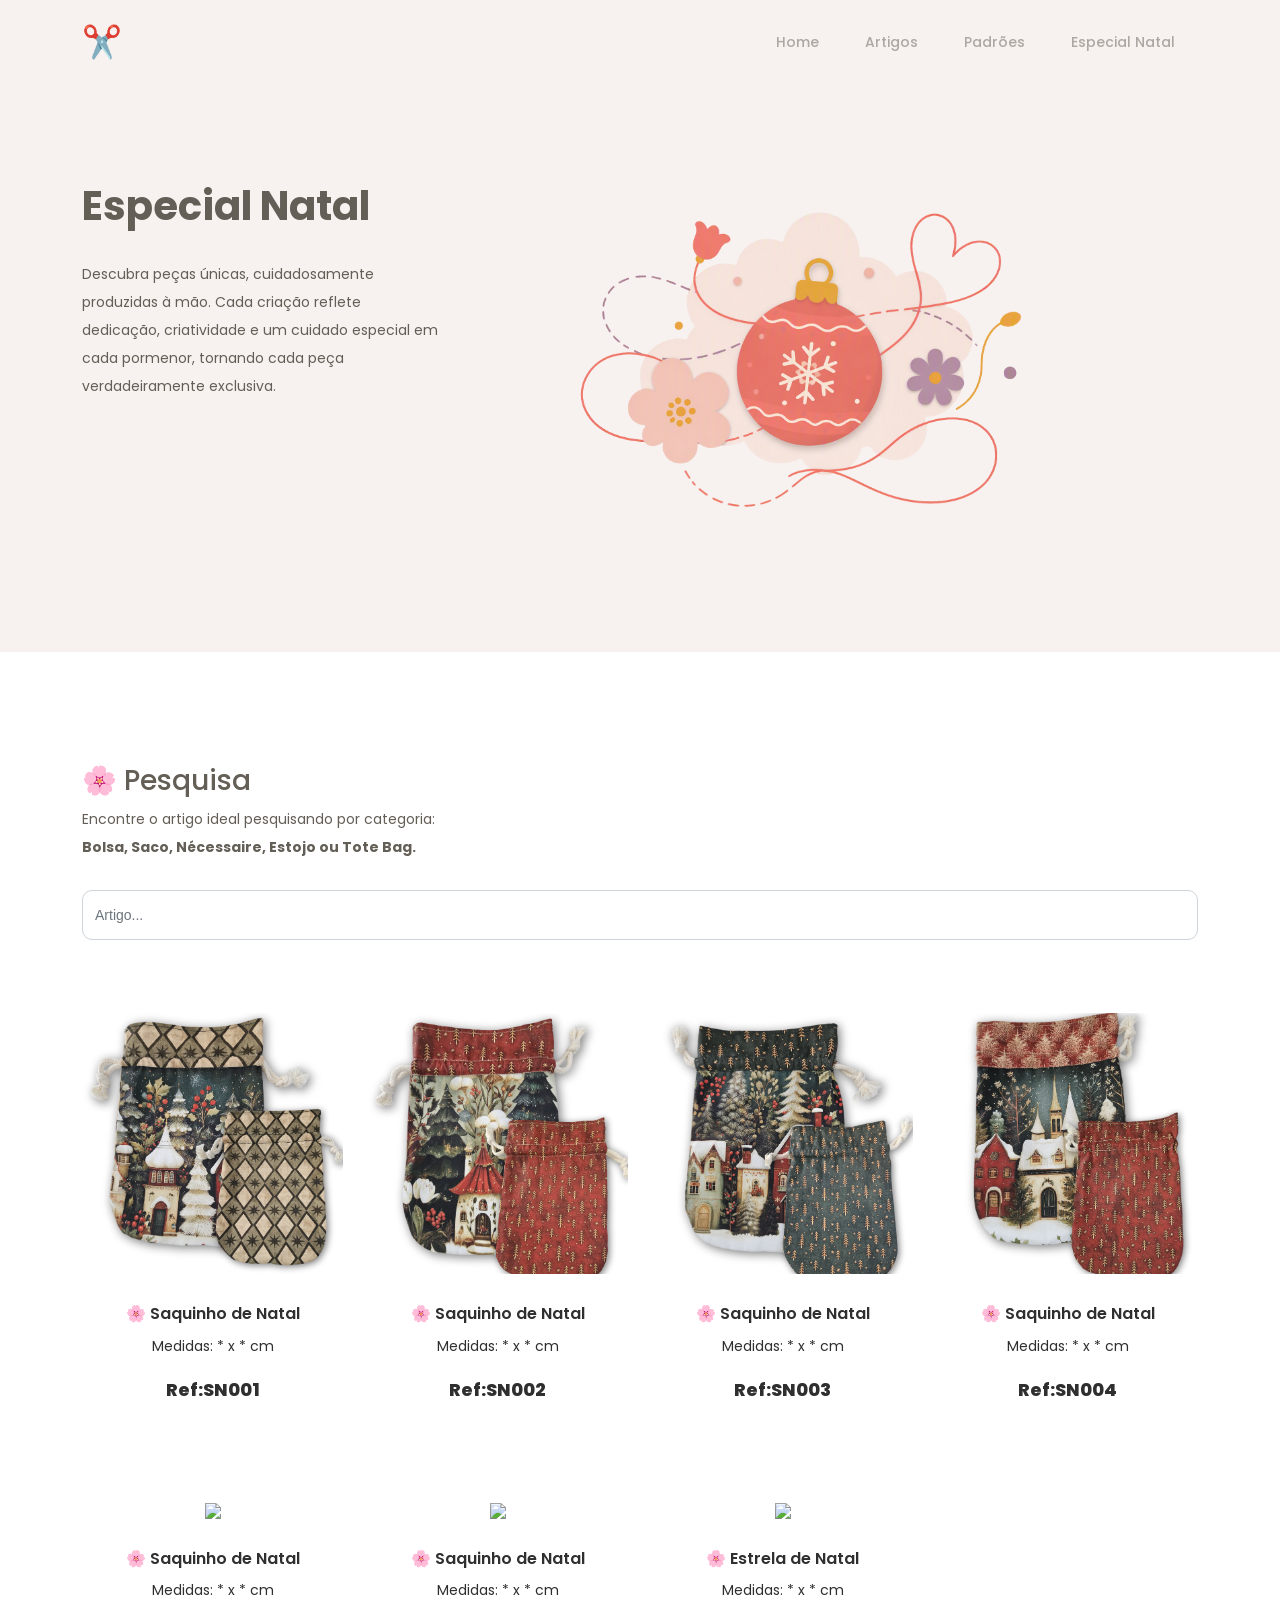
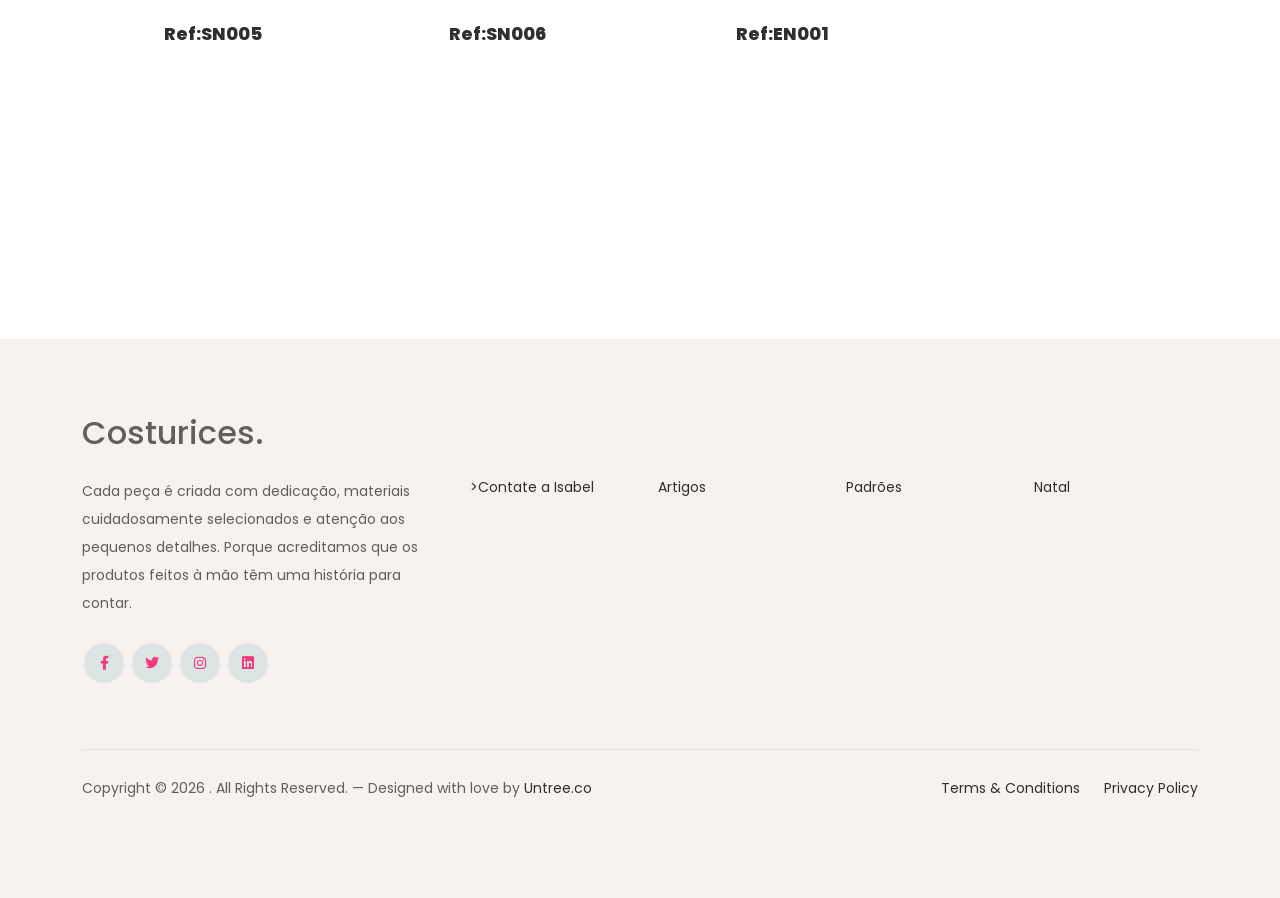
==== commit 0c04dd13: "Update cart.html" ====
--- a/cart.html
+++ b/cart.html
@@ -163,6 +163,54 @@
 					<!-- End Column 4 -->
 
 
+          		      		<!-- Start Column 1 -->
+					<div class="col-12 col-md-4 col-lg-3 mb-5">
+						<a class="product-item" href="#">
+							<img src="images/Saco Natal Ref_5.png" class="img-fluid product-thumbnail">
+	             <h3 class="product-title">🌸 Saquinho de Natal</h3>
+               	<p>Medidas: * x * cm </p>
+              <strong class="product-price">Ref:SN005</strong>
+
+                    <span class="icon-cross "
+                          onclick="enviarEmail(event, 'Saquinho de Natal', 'SN005')">
+                        <img src="images/mail icon.png" class="img-fluid">
+                    </span>
+						</a>
+					</div> 
+					<!-- End Column 1 -->
+						
+					<!-- Start Column 2 -->
+					<div class="col-12 col-md-4 col-lg-3 mb-5">
+						<a class="product-item" href="#">
+					<img src="images/Saco Natal Ref_6.png" class="img-fluid product-thumbnail">
+	              <h3 class="product-title">🌸 Saquinho de Natal</h3>
+                 	<p>Medidas: * x * cm </p>
+              <strong class="product-price">Ref:SN006</strong>
+      
+                    <span class="icon-cross"
+                          onclick="enviarEmail(event, 'Saquinho de Natal', 'SN006')">
+                        <img src="images/mail icon.png" class="img-fluid">
+                    </span>
+						</a>
+					</div> 
+					<!-- End Column 2 -->
+
+          
+					<!-- Start Column 3 -->
+					<div class="col-12 col-md-4 col-lg-3 mb-5">
+						<a class="product-item" href="#">
+							<img src="images/Estrela Natal Ref_1.png" class="img-fluid product-thumbnail">
+	            	              <h3 class="product-title">🌸 Estrela de Natal</h3>
+              	<p>Medidas: * x * cm </p>
+              <strong class="product-price">Ref:EN001</strong>
+	
+                    <span class="icon-cross"
+                          onclick="enviarEmail(event, 'Estrela de Natal', 'EN003')">
+                        <img src="images/mail icon.png" class="img-fluid">
+                    </span>
+						</a>
+					</div>
+					<!-- End Column 3 -->
 			
 
 
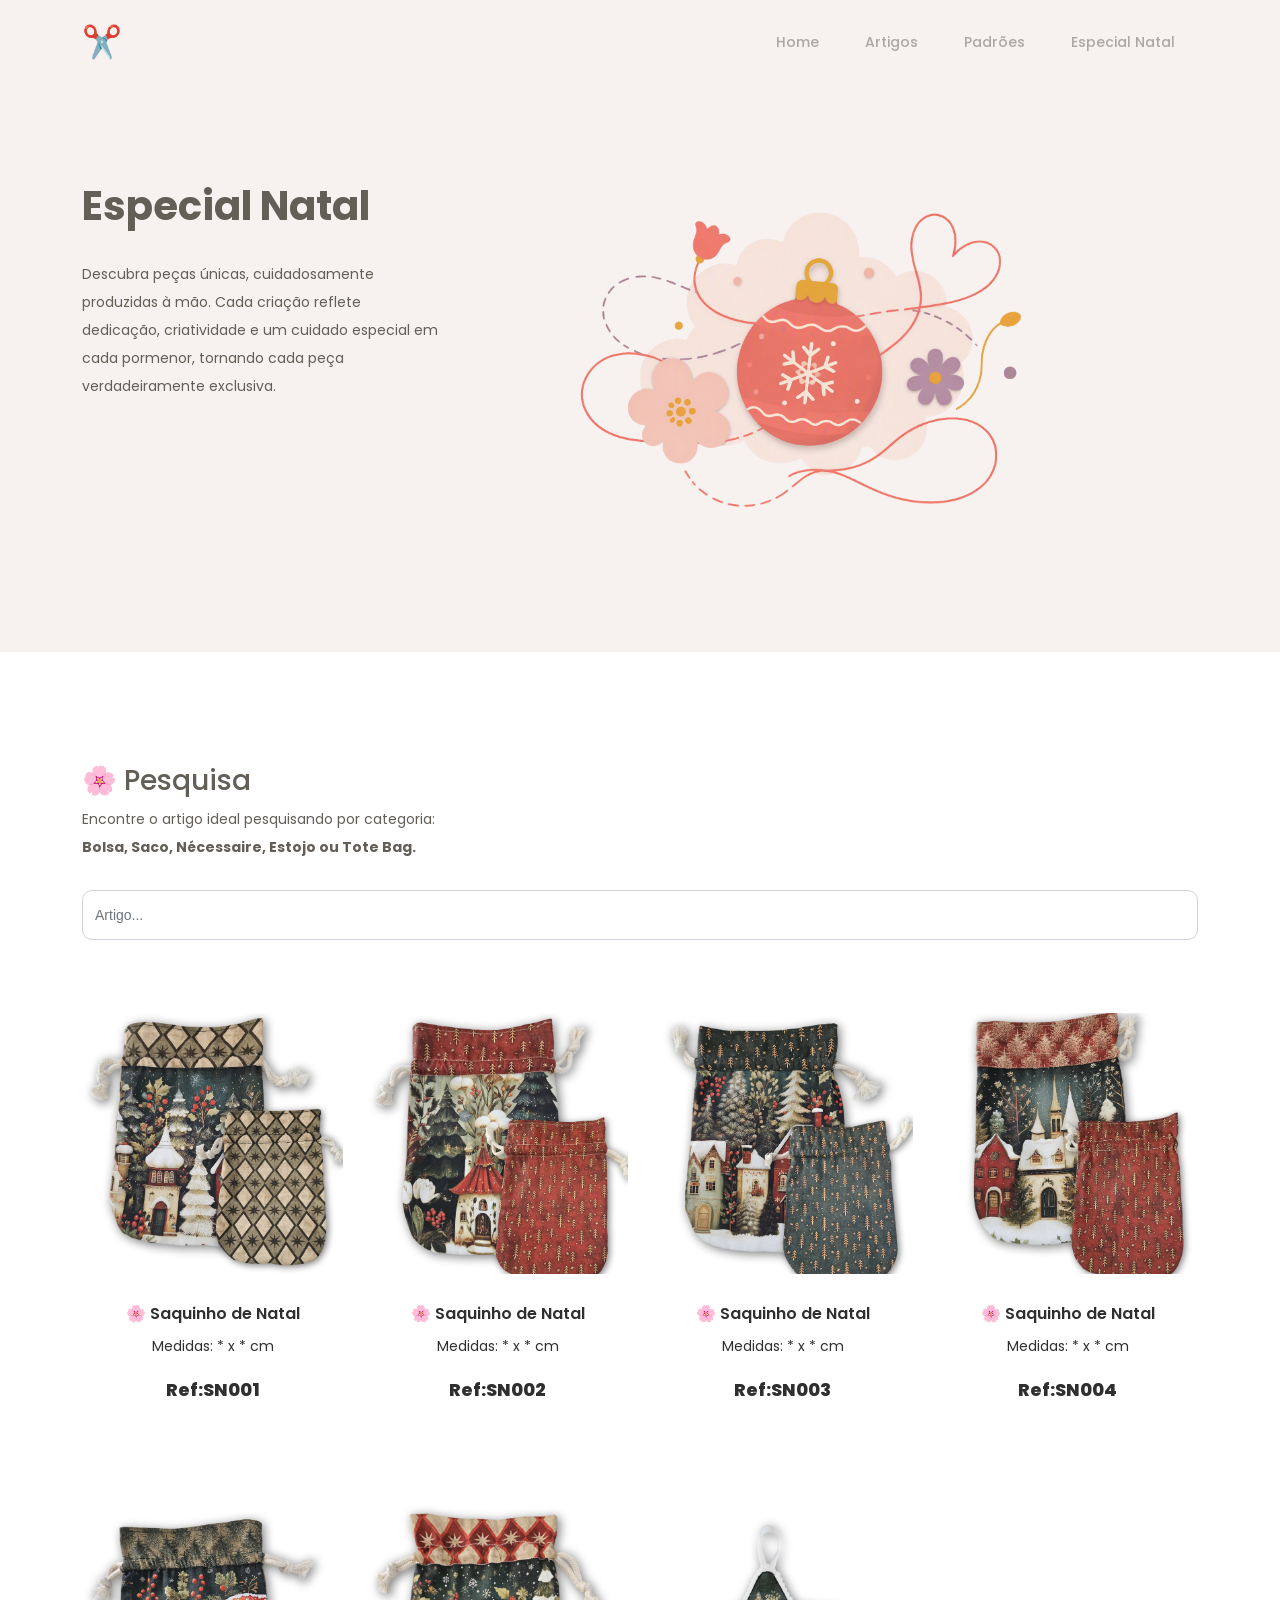
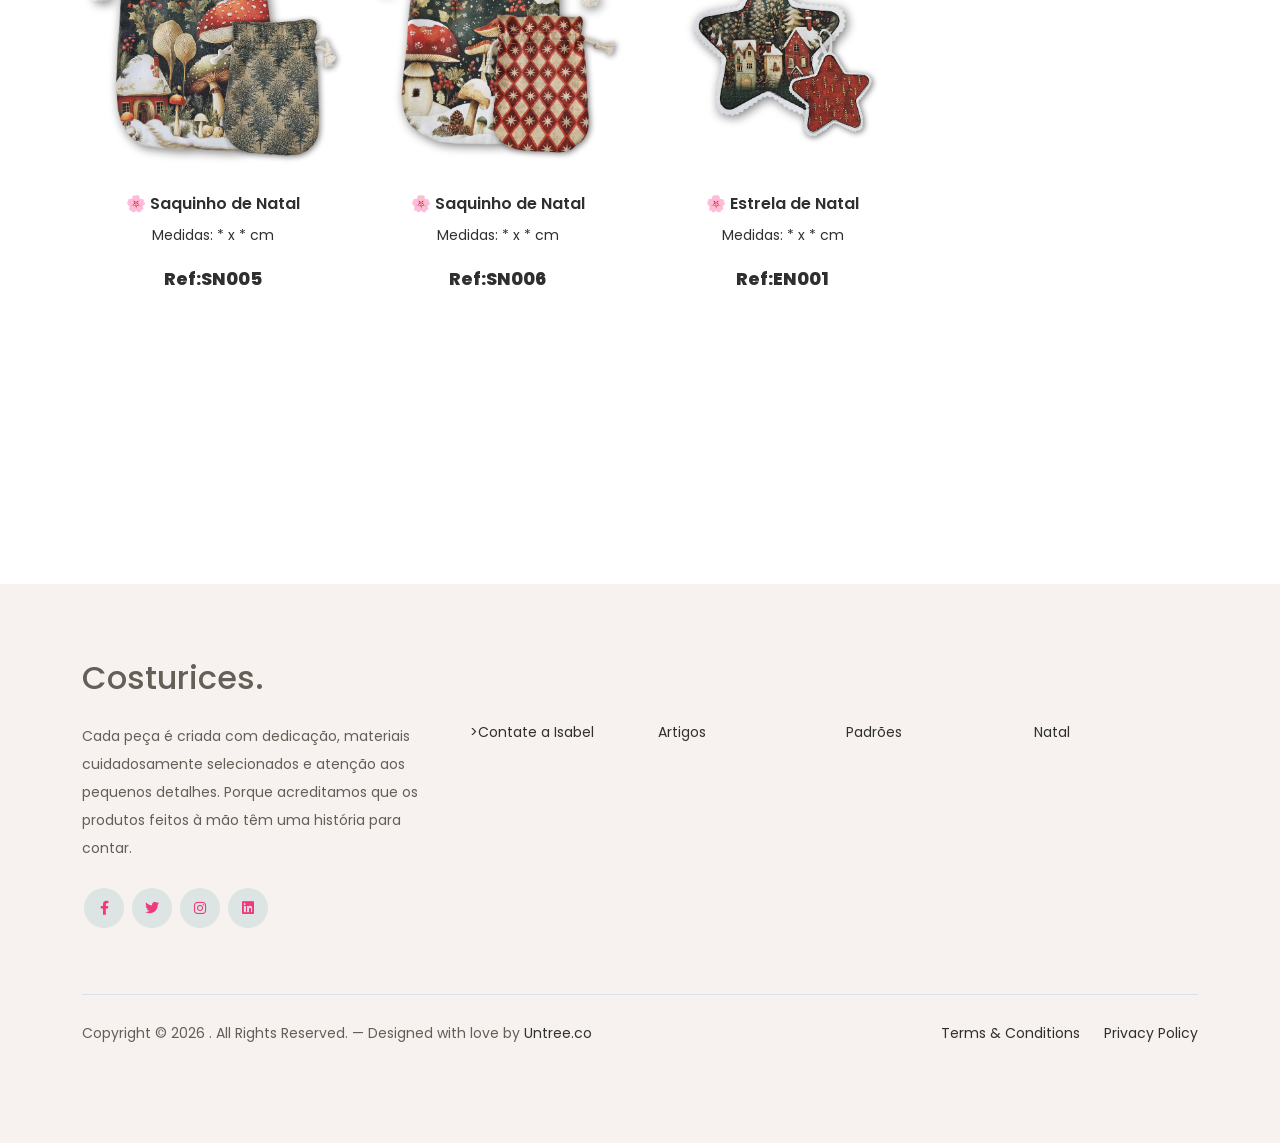
==== commit 2c83b159: "Update cart.html" ====
--- a/cart.html
+++ b/cart.html
@@ -11,7 +11,7 @@
   <meta charset="utf-8">
   <meta name="viewport" content="width=device-width, initial-scale=1, shrink-to-fit=no">
   <meta name="author" content="Untree.co">
-   <link rel="shortcut icon" href="images/favicon_isabel.png" />
+  <link rel="shortcut icon" href="favicon_isabel.png" />
 
   <meta name="description" content="" />
   <meta name="keywords" content="bootstrap, bootstrap4" />
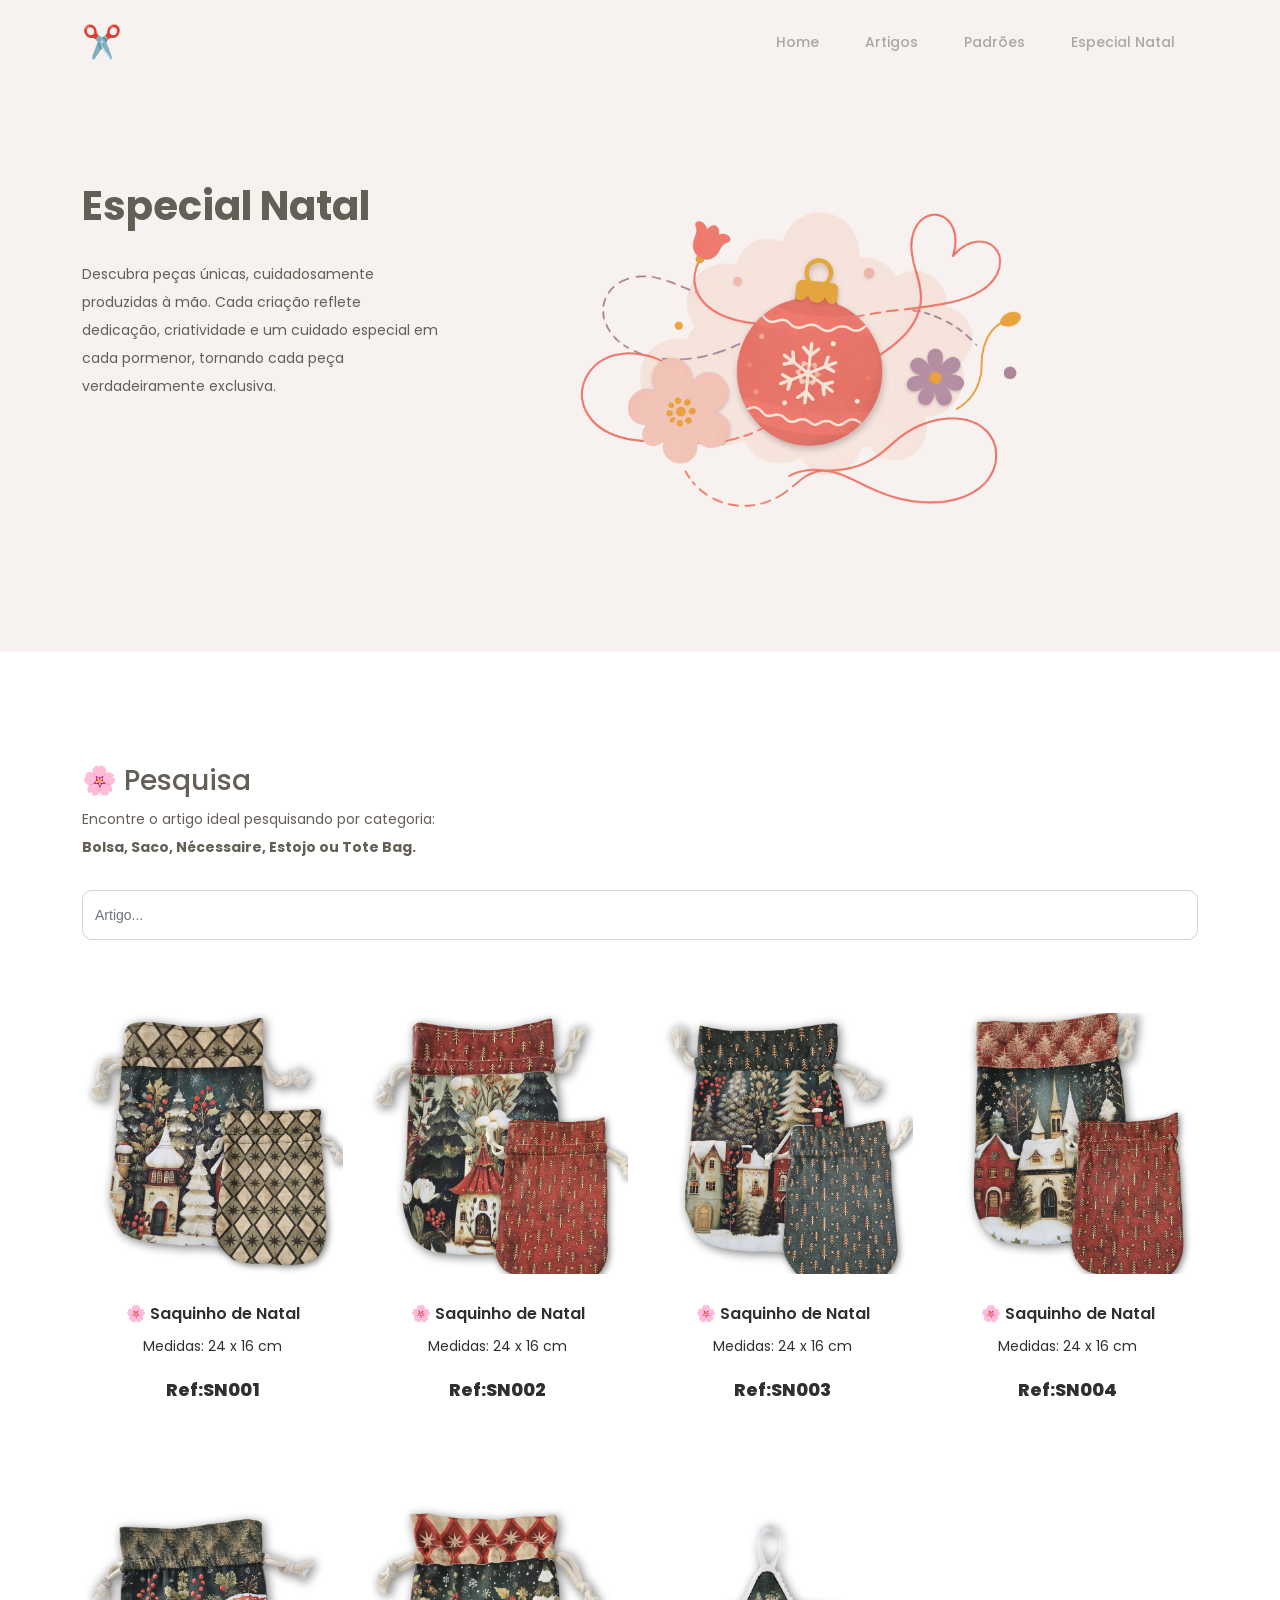
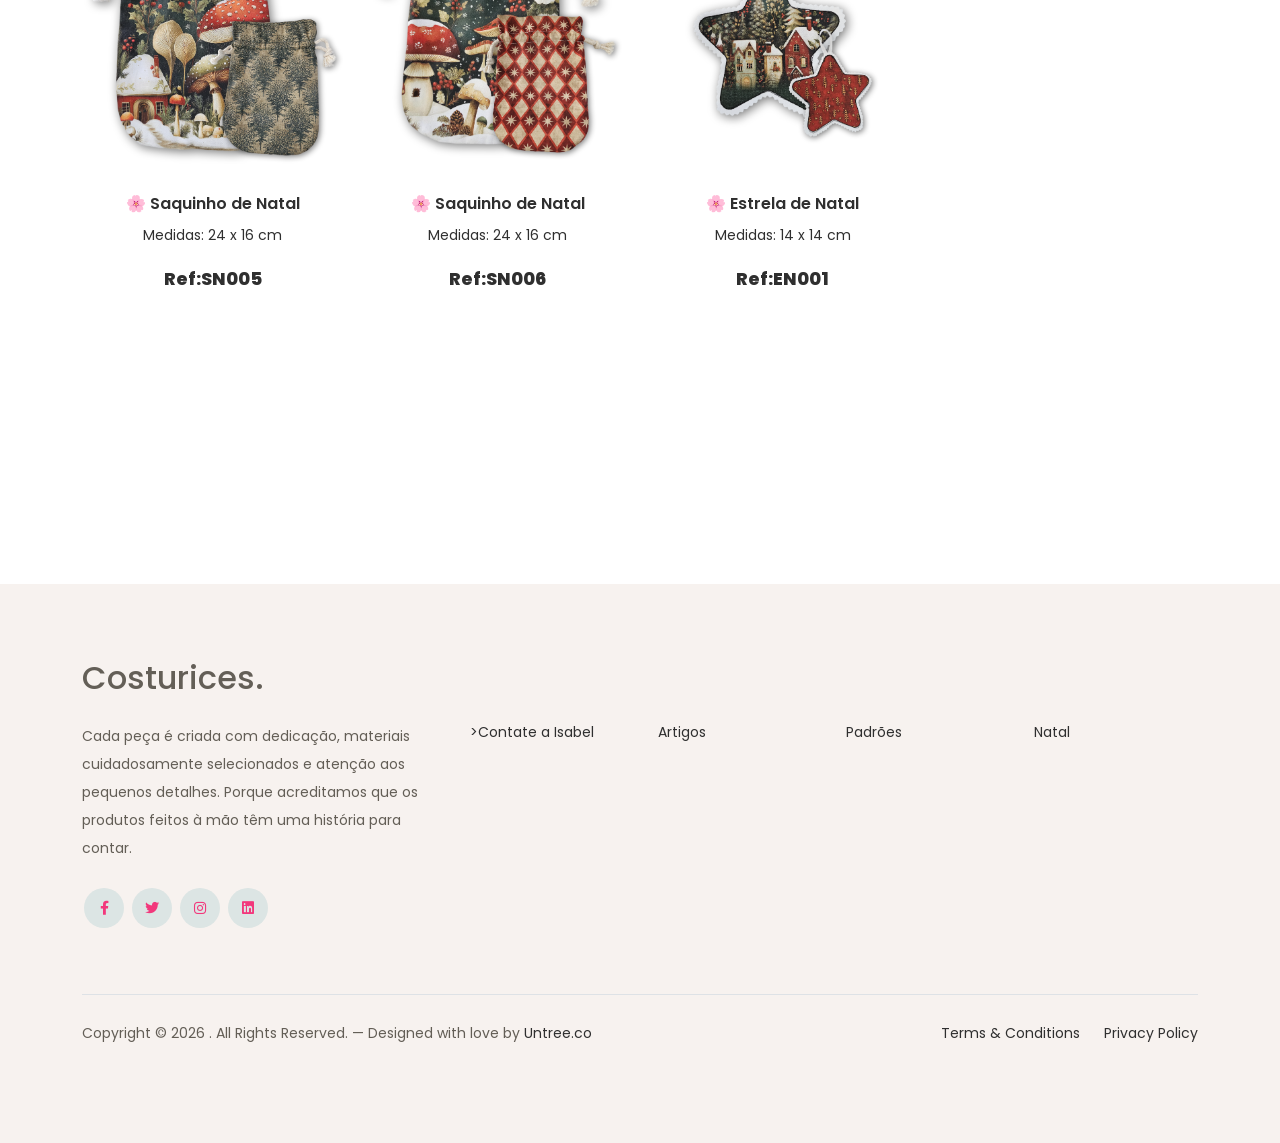
==== commit 4457a1a2: "Update cart.html" ====
--- a/cart.html
+++ b/cart.html
@@ -11,7 +11,7 @@
   <meta charset="utf-8">
   <meta name="viewport" content="width=device-width, initial-scale=1, shrink-to-fit=no">
   <meta name="author" content="Untree.co">
-  <link rel="shortcut icon" href="favicon_isabel.png" />
+   <link rel="shortcut icon" href="images/favicon_isabel.png" />
 
   <meta name="description" content="" />
   <meta name="keywords" content="bootstrap, bootstrap4" />
@@ -102,7 +102,7 @@
 						<a class="product-item" href="#">
 							<img src="images/Saco Natal Ref_1.png" class="img-fluid product-thumbnail">
 	             <h3 class="product-title">🌸 Saquinho de Natal</h3>
-               	<p>Medidas: * x * cm </p>
+               	<p>Medidas: 24 x 16 cm </p>
               <strong class="product-price">Ref:SN001</strong>
 
                     <span class="icon-cross "
@@ -118,7 +118,7 @@
 						<a class="product-item" href="#">
 					<img src="images/Saco Natal Ref_2.png" class="img-fluid product-thumbnail">
 	              <h3 class="product-title">🌸 Saquinho de Natal</h3>
-                 	<p>Medidas: * x * cm </p>
+                 	<p>Medidas: 24 x 16 cm </p>
               <strong class="product-price">Ref:SN002</strong>
       
                     <span class="icon-cross"
@@ -134,7 +134,7 @@
 						<a class="product-item" href="#">
 							<img src="images/Saco Natal Ref_3.png" class="img-fluid product-thumbnail">
 	            	              <h3 class="product-title">🌸 Saquinho de Natal</h3>
-              	<p>Medidas: * x * cm </p>
+              	<p>Medidas: 24 x 16 cm </p>
               <strong class="product-price">Ref:SN003</strong>
 	
                     <span class="icon-cross"
@@ -150,7 +150,7 @@
 						<a class="product-item" href="#">
 							<img src="images/Saco Natal Ref_4.png" class="img-fluid product-thumbnail">
           	       <h3 class="product-title">🌸 Saquinho de Natal</h3>
-               	<p>Medidas: * x * cm </p>
+               	<p>Medidas: 24 x 16 cm </p>
               <strong class="product-price">Ref:SN004</strong>
 
 	
@@ -168,7 +168,7 @@
 						<a class="product-item" href="#">
 							<img src="images/Saco Natal Ref_5.png" class="img-fluid product-thumbnail">
 	             <h3 class="product-title">🌸 Saquinho de Natal</h3>
-               	<p>Medidas: * x * cm </p>
+               	<p>Medidas: 24 x 16 cm </p>
               <strong class="product-price">Ref:SN005</strong>
 
                     <span class="icon-cross "
@@ -184,7 +184,7 @@
 						<a class="product-item" href="#">
 					<img src="images/Saco Natal Ref_6.png" class="img-fluid product-thumbnail">
 	              <h3 class="product-title">🌸 Saquinho de Natal</h3>
-                 	<p>Medidas: * x * cm </p>
+                 	<p>Medidas: 24 x 16 cm </p>
               <strong class="product-price">Ref:SN006</strong>
       
                     <span class="icon-cross"
@@ -201,7 +201,7 @@
 						<a class="product-item" href="#">
 							<img src="images/Estrela Natal Ref_1.png" class="img-fluid product-thumbnail">
 	            	              <h3 class="product-title">🌸 Estrela de Natal</h3>
-              	<p>Medidas: * x * cm </p>
+              	<p>Medidas: 14 x 14 cm </p>
               <strong class="product-price">Ref:EN001</strong>
 	
                     <span class="icon-cross"
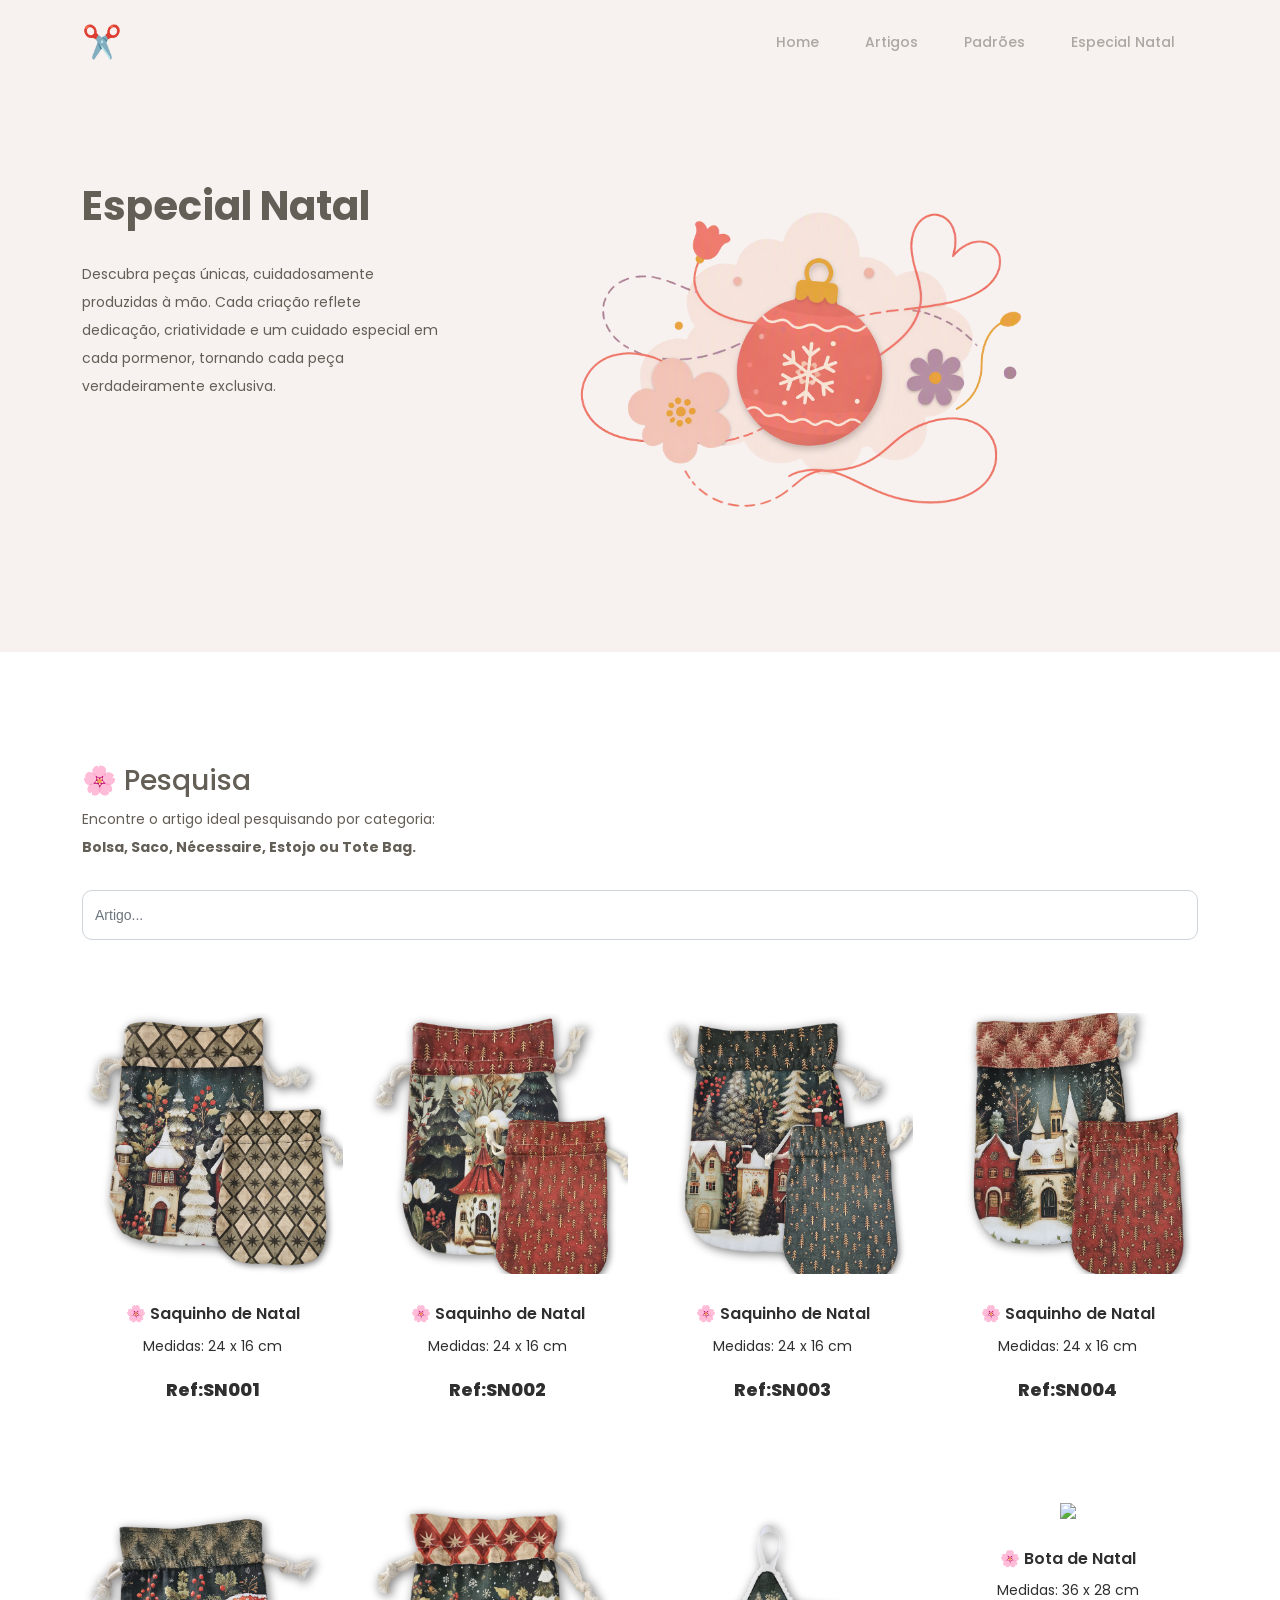
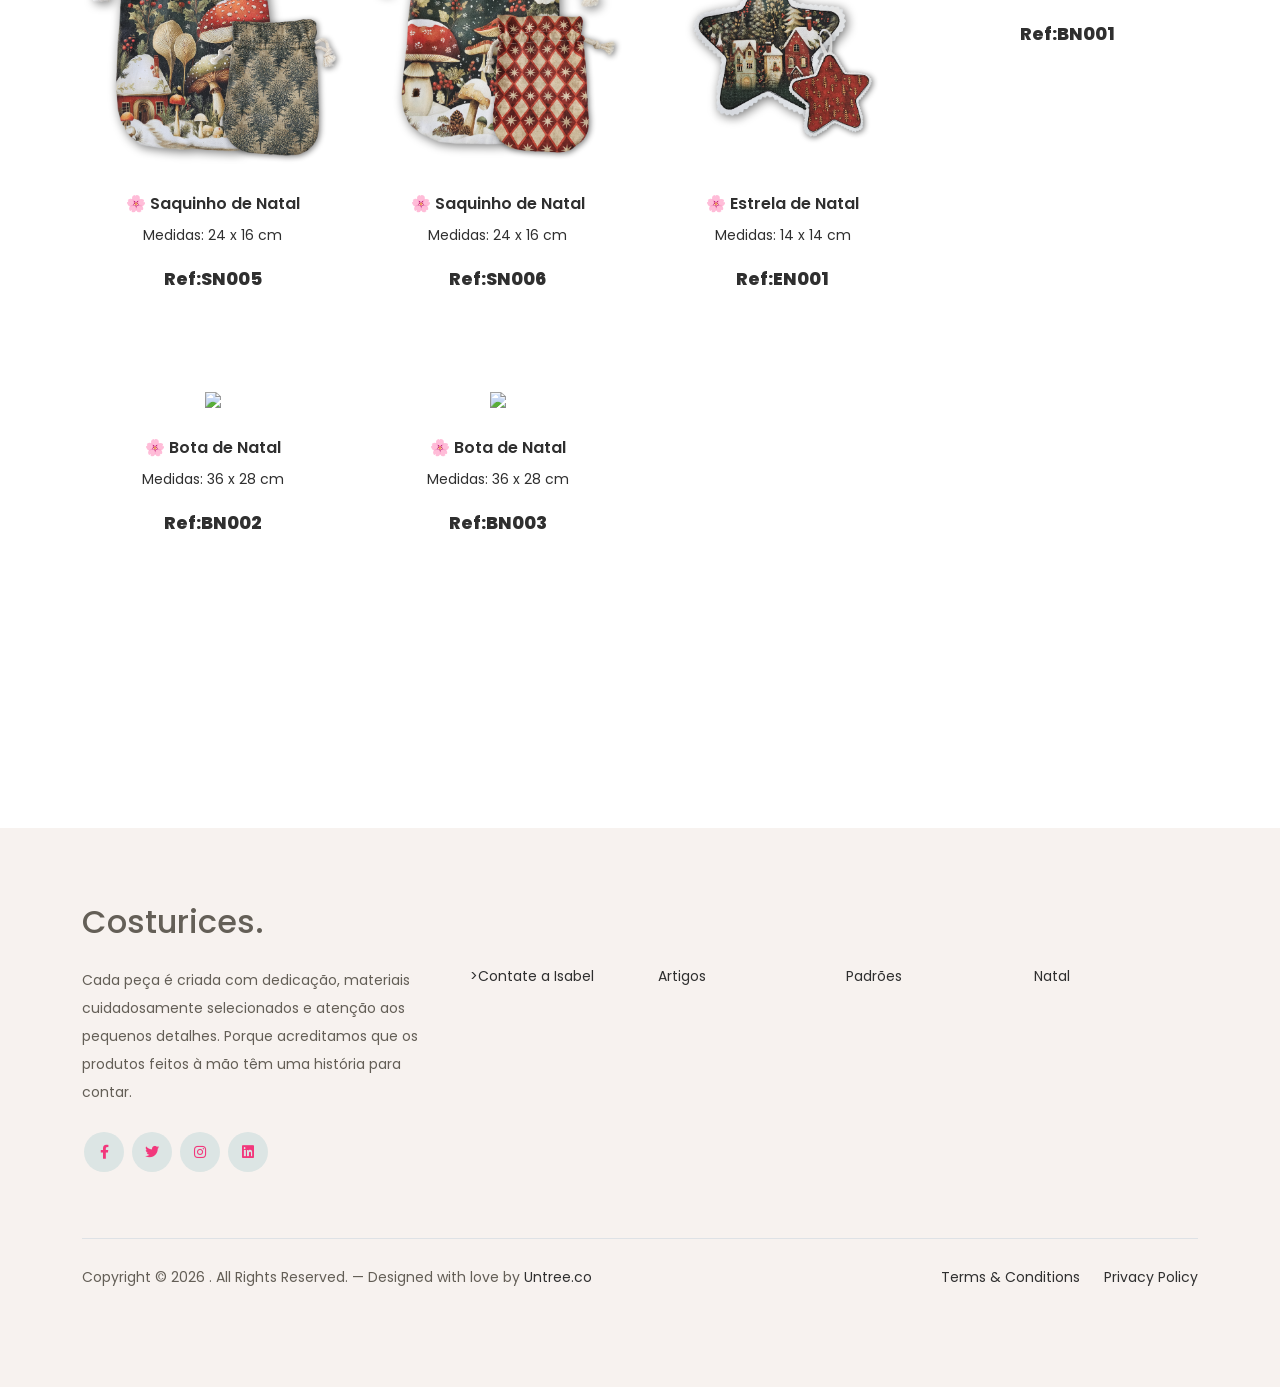
==== commit ae337b5c: "Update cart.html" ====
--- a/cart.html
+++ b/cart.html
@@ -212,6 +212,58 @@
 					</div>
 					<!-- End Column 3 -->
 			
+
+					<!-- Start Column 4 -->
+					<div class="col-12 col-md-4 col-lg-3 mb-5">
+						<a class="product-item" href="#">
+							<img src="images/Botas_Ref_1.png" class="img-fluid product-thumbnail">
+          	       <h3 class="product-title">🌸 Bota de Natal</h3>
+               	<p>Medidas: 36 x 28 cm </p>
+              <strong class="product-price">Ref:BN001</strong>
+
+	
+                    <span class="icon-cross"
+                          onclick="enviarEmail(event, 'Bota de Natal', 'BN001')">
+                        <img src="images/mail icon.png" class="img-fluid">
+                    </span>
+						</a>
+					</div>
+					<!-- End Column 4 -->
+
+
+                    		      		<!-- Start Column 1 -->
+					<div class="col-12 col-md-4 col-lg-3 mb-5">
+						<a class="product-item" href="#">
+							<img src="images/Botas_Ref_2.png" class="img-fluid product-thumbnail">
+	             <h3 class="product-title">🌸 Bota de Natal</h3>
+               	<p>Medidas: 36 x 28 cm </p>
+              <strong class="product-price">Ref:BN002</strong>
+
+                    <span class="icon-cross "
+                          onclick="enviarEmail(event, 'Bota de Natal', 'BN002')">
+                        <img src="images/mail icon.png" class="img-fluid">
+                    </span>
+						</a>
+					</div> 
+					<!-- End Column 1 -->
+						
+					<!-- Start Column 2 -->
+					<div class="col-12 col-md-4 col-lg-3 mb-5">
+						<a class="product-item" href="#">
+					<img src="images/Botas_Ref_3.png" class="img-fluid product-thumbnail">
+	              <h3 class="product-title">🌸 Bota de Natal</h3>
+                 	<p>Medidas: 36 x 28 cm </p>
+              <strong class="product-price">Ref:BN003</strong>
+      
+                    <span class="icon-cross"
+                          onclick="enviarEmail(event, 'Bota de Natal', 'BN003')">
+                        <img src="images/mail icon.png" class="img-fluid">
+                    </span>
+						</a>
+					</div> 
+					<!-- End Column 2 -->
+
+
 
 
 		      	</div>
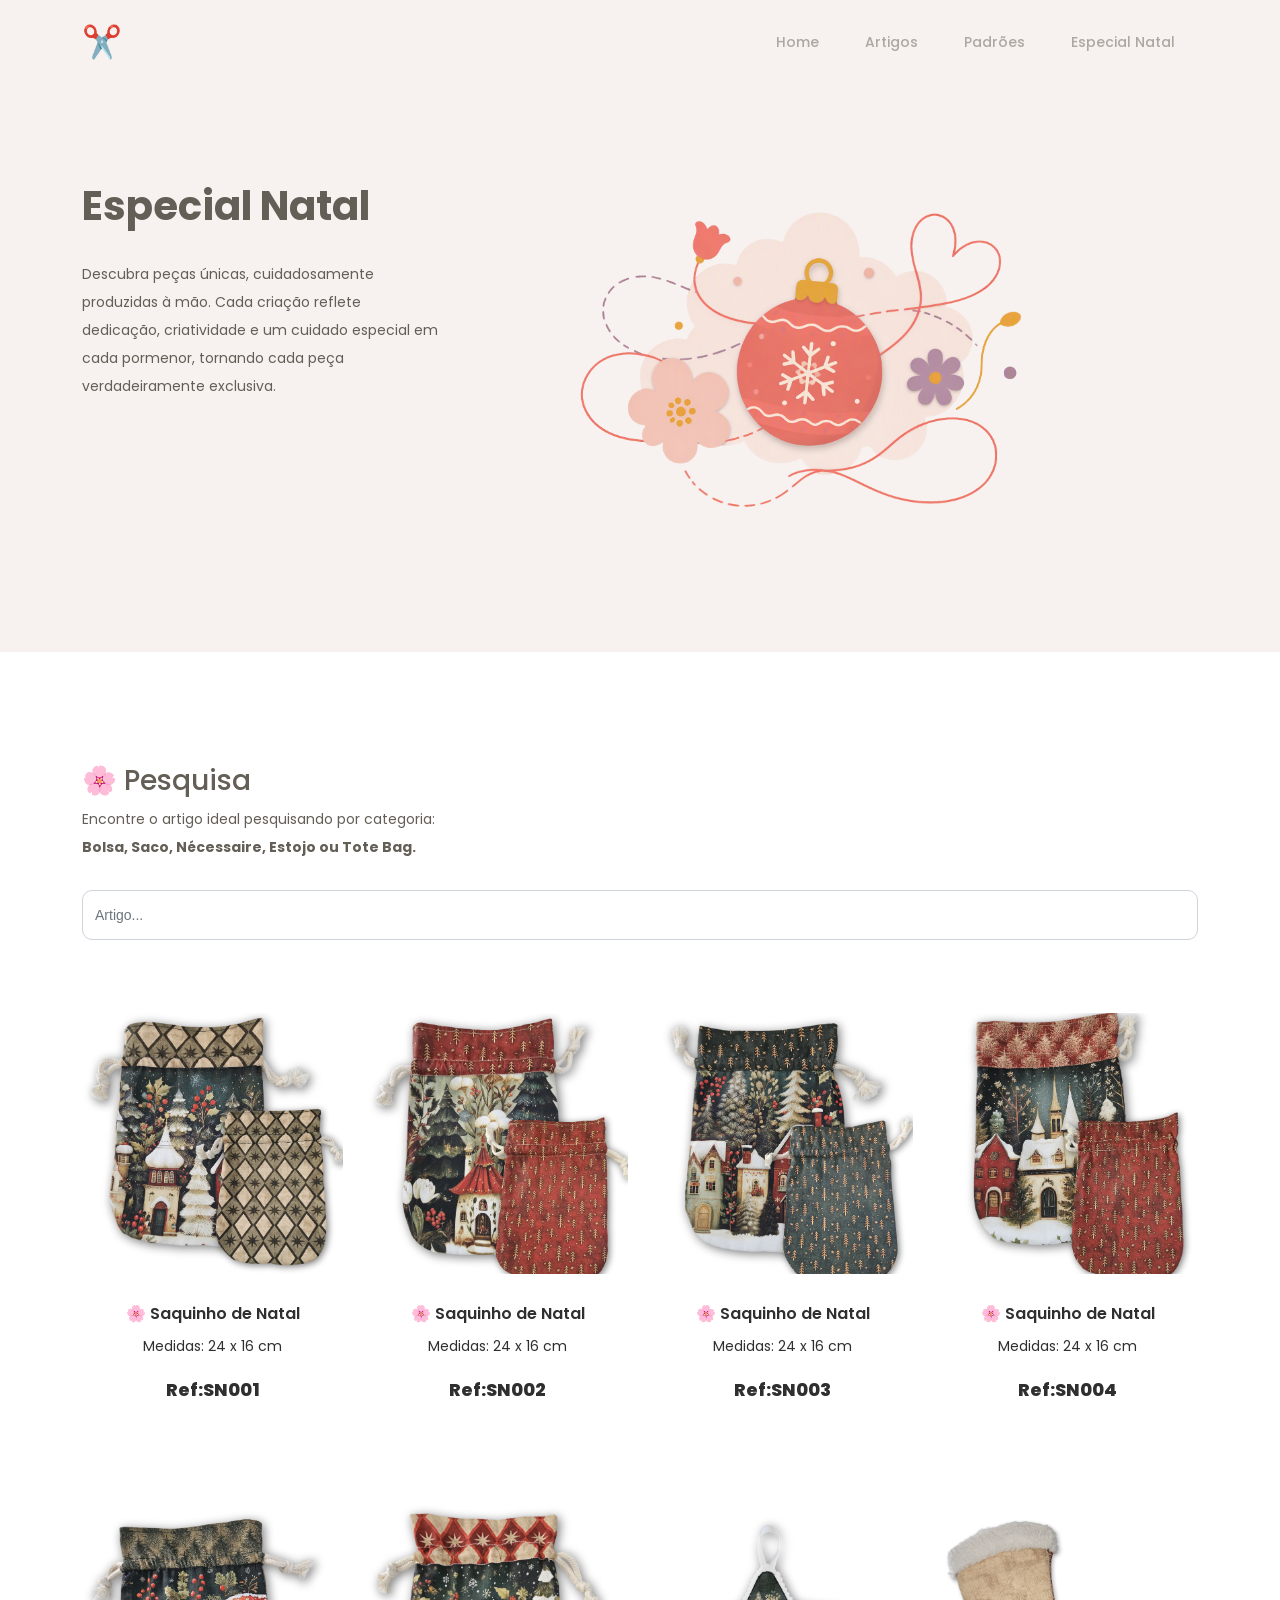
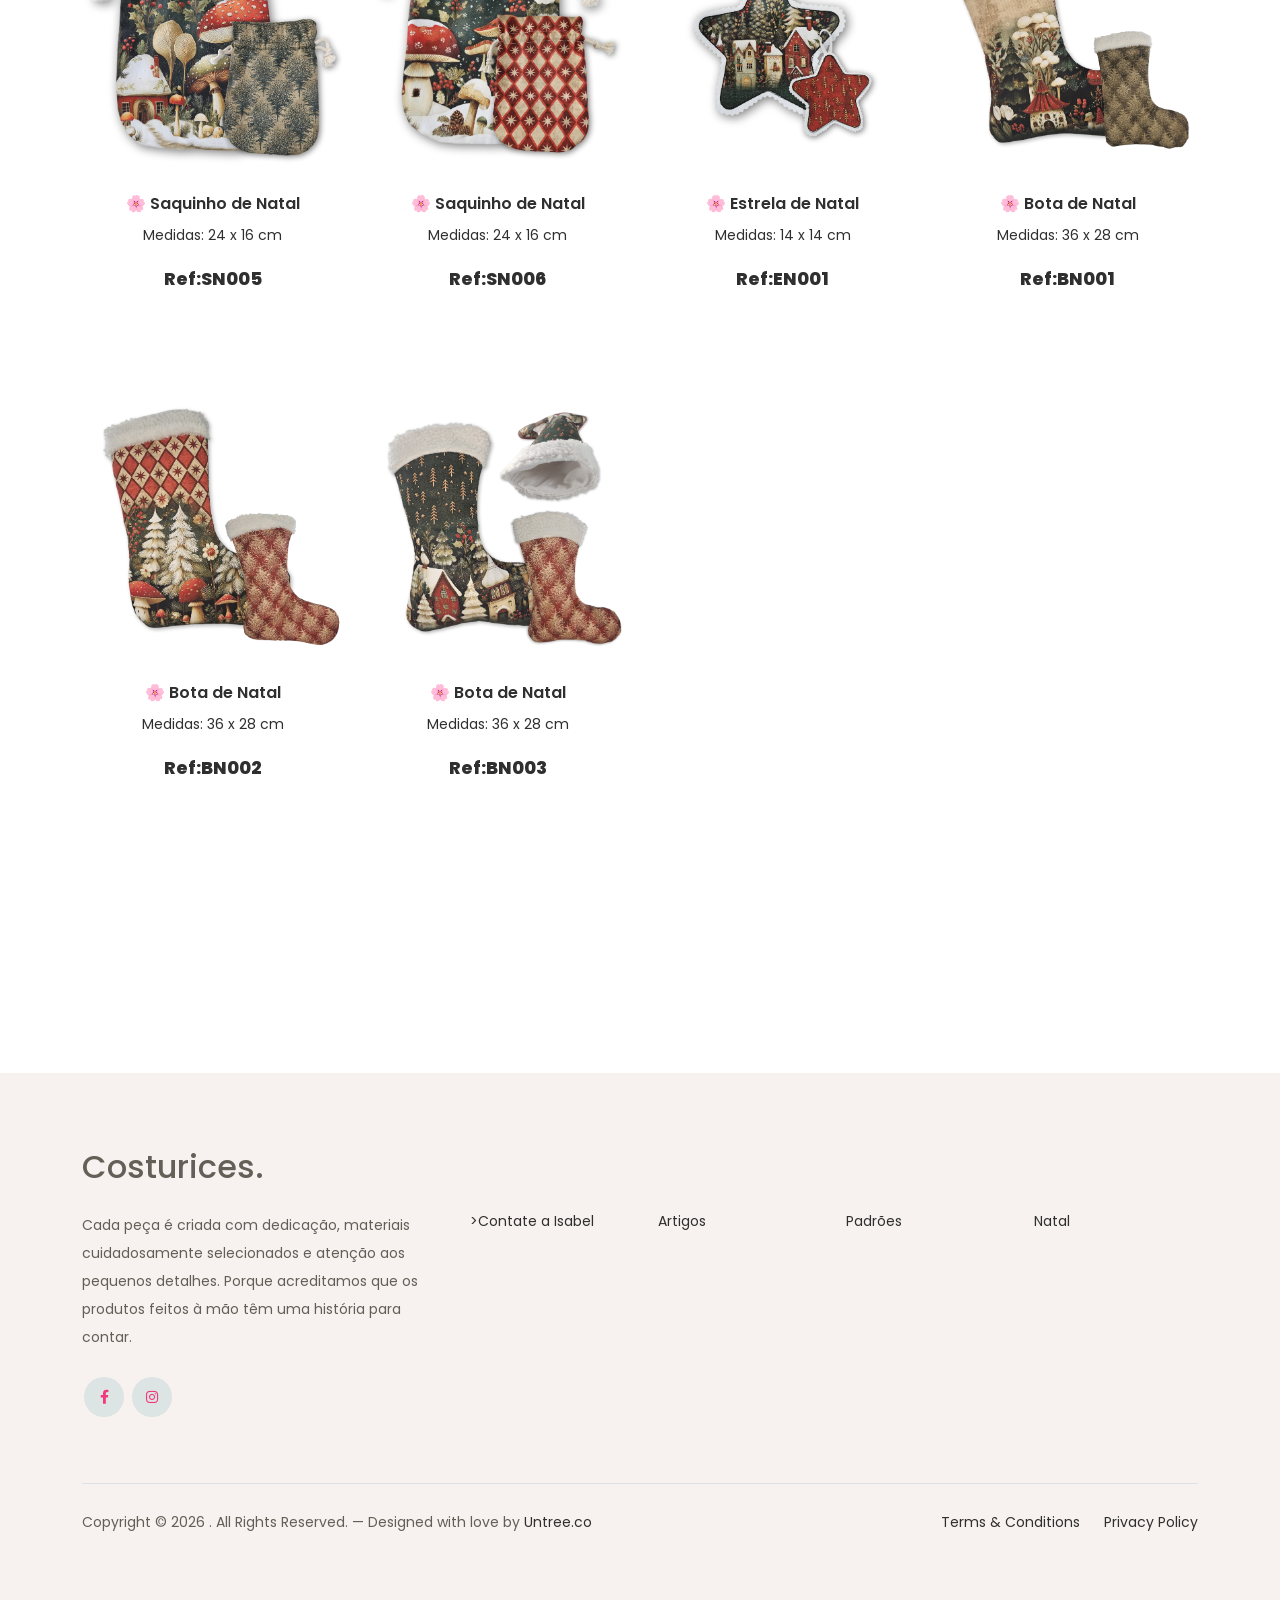
==== commit bac3d8c9: "Update cart.html" ====
--- a/cart.html
+++ b/cart.html
@@ -326,18 +326,12 @@
            Cada peça é criada com dedicação, materiais cuidadosamente selecionados e atenção aos pequenos detalhes. Porque acreditamos que os produtos feitos à mão têm uma história para contar.
             </p>
 
-            <ul class="list-unstyled custom-social">
+          <ul class="list-unstyled custom-social">
               <li>
-                <a href="#"><span class="fa fa-brands fa-facebook-f"></span></a>
+                <a href="https://www.facebook.com/share/1Fxe84Y73Z/"><span class="fa fa-brands fa-facebook-f"></span></a>
               </li>
               <li>
-                <a href="#"><span class="fa fa-brands fa-twitter"></span></a>
-              </li>
-              <li>
-                <a href="#"><span class="fa fa-brands fa-instagram"></span></a>
-              </li>
-              <li>
-                <a href="#"><span class="fa fa-brands fa-linkedin"></span></a>
+                <a href="https://www.instagram.com/mafaldinha268?mdxt=aTJzaTE3cndwbDMx"><span class="fa fa-brands fa-instagram"></span></a>
               </li>
             </ul>
           </div>
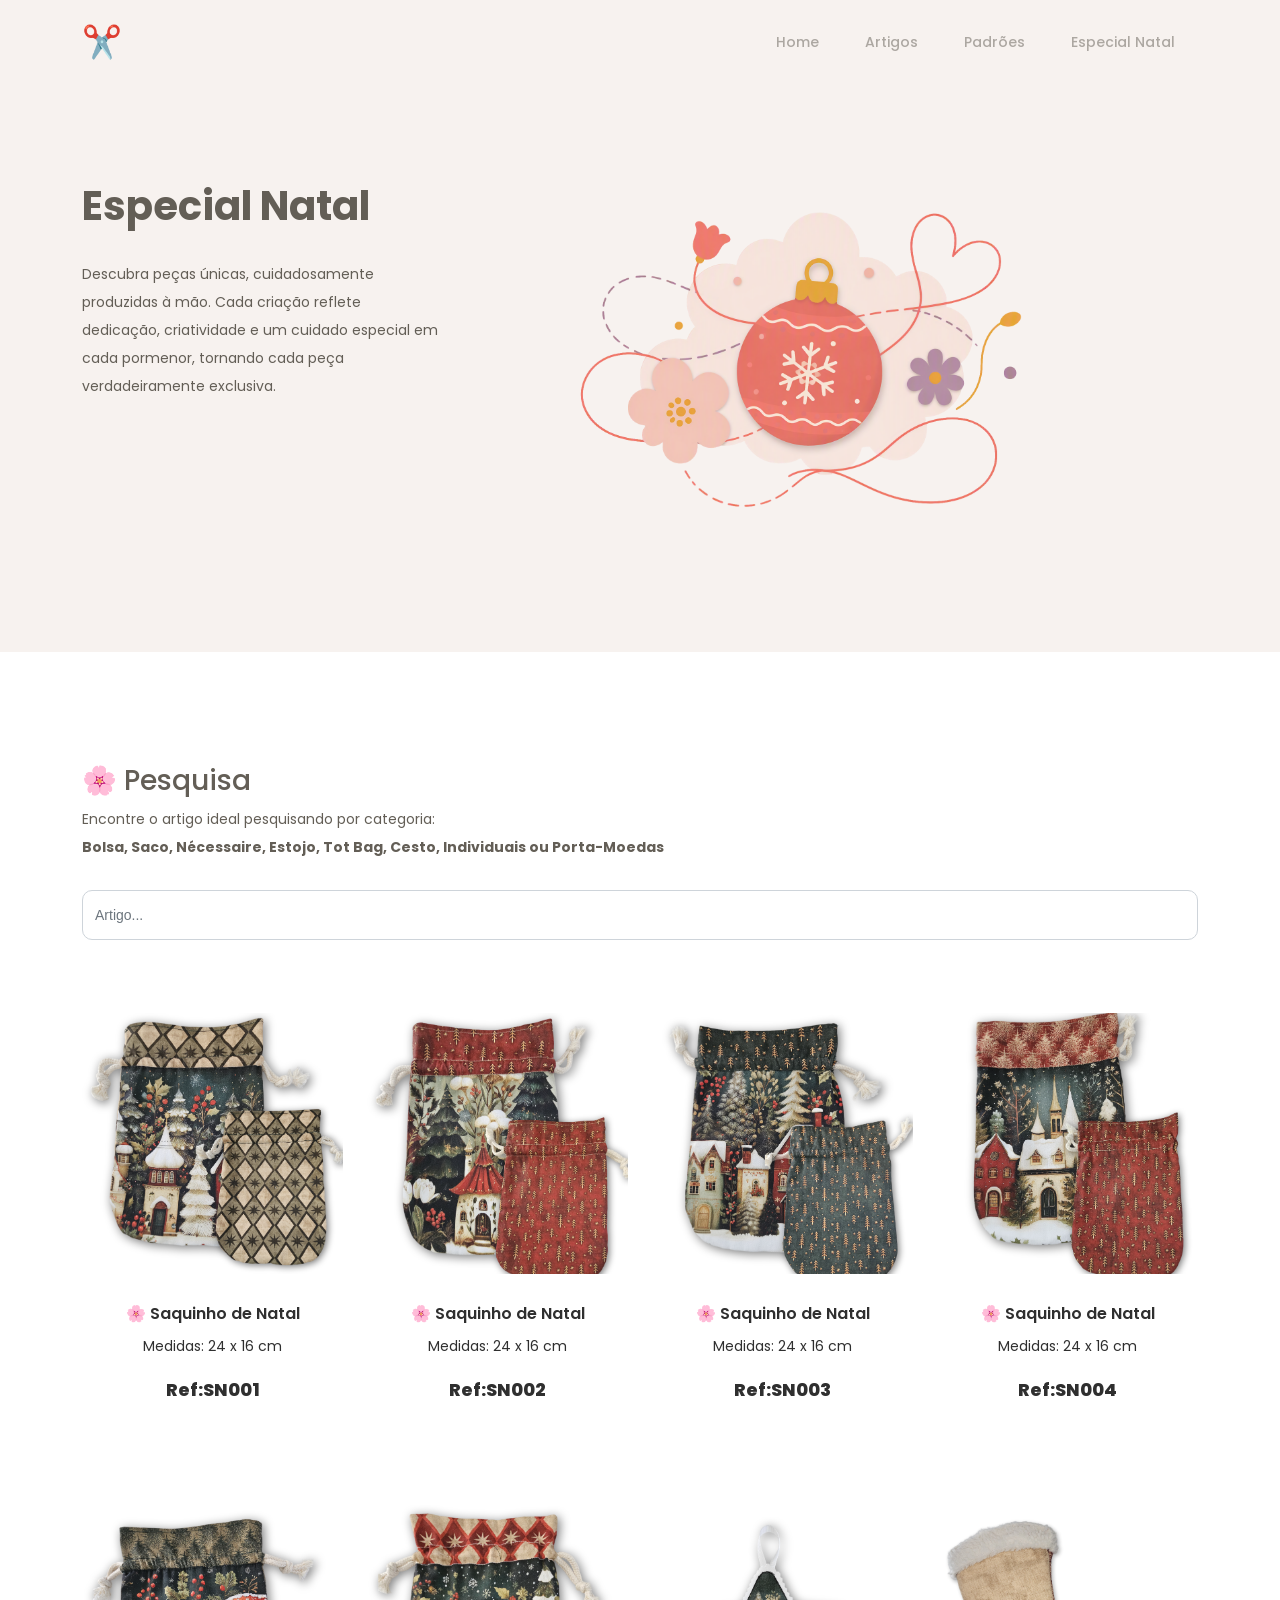
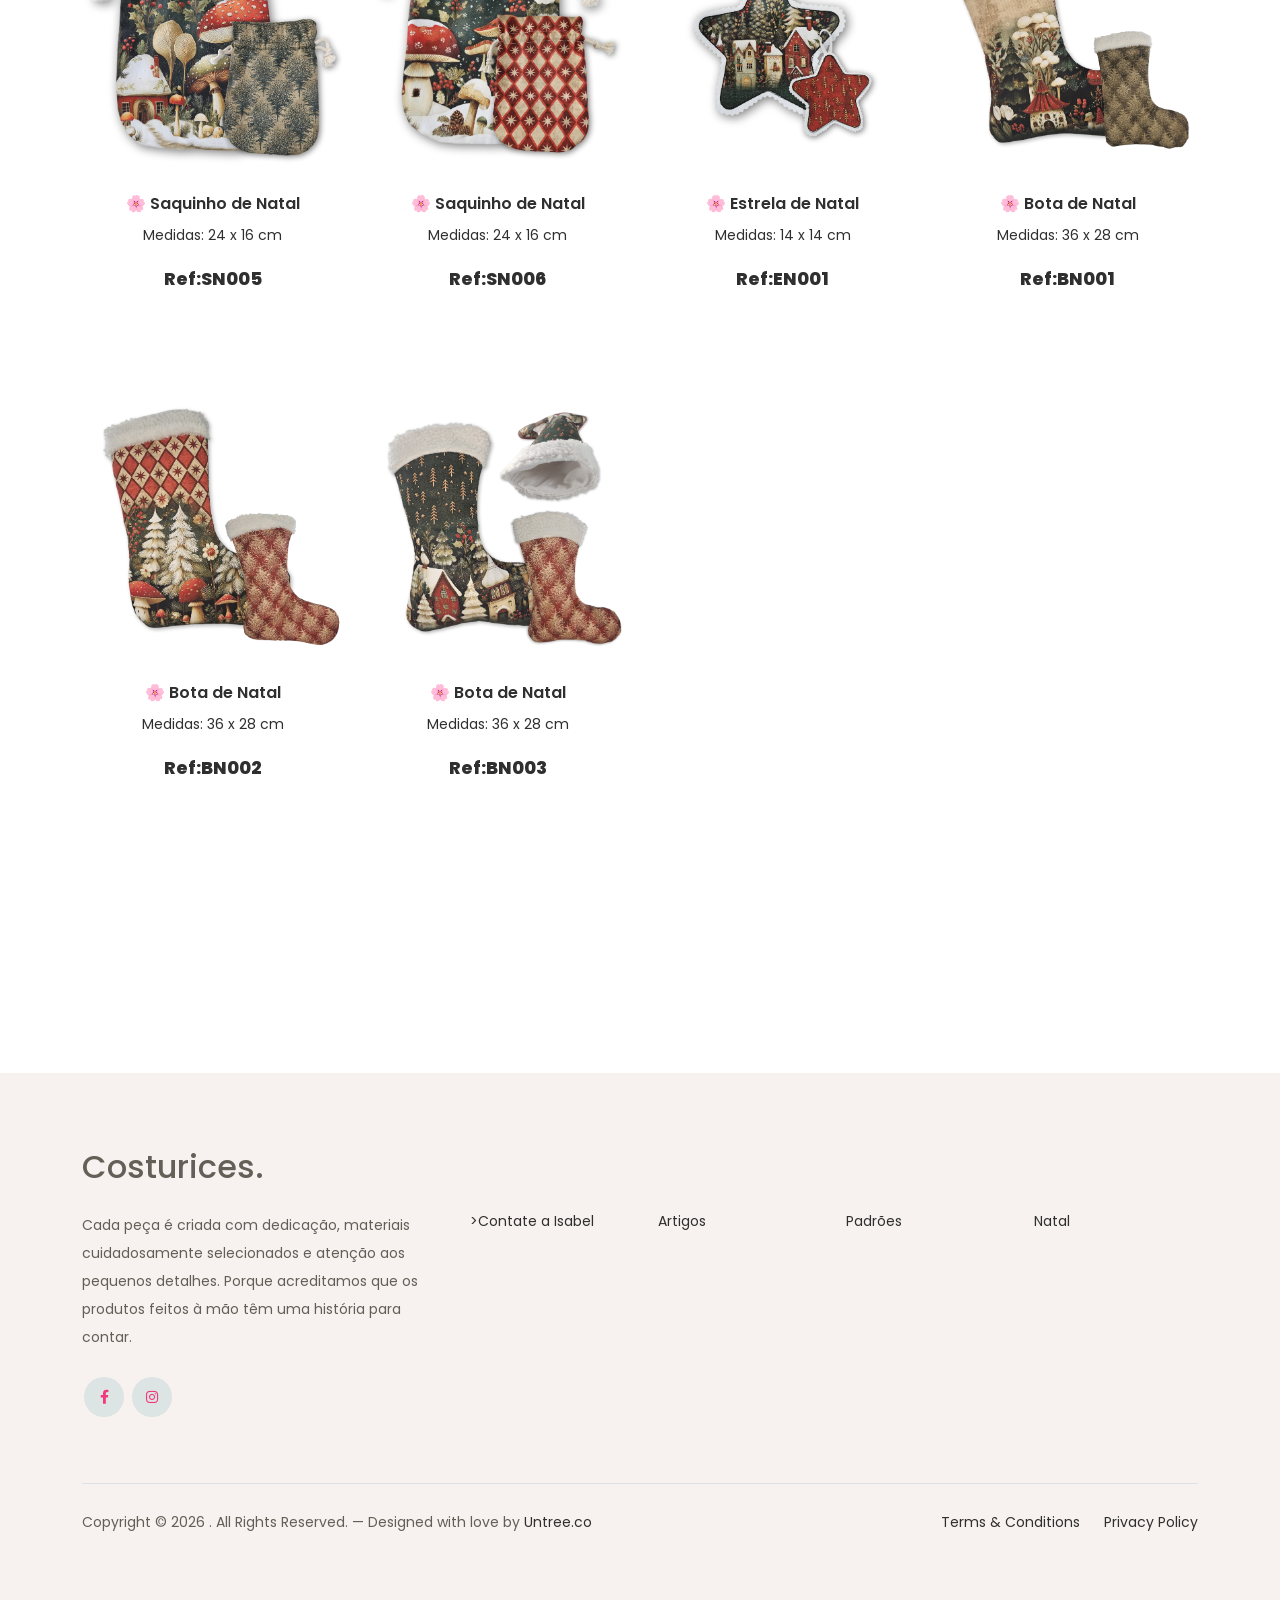
==== commit cd695799: "Update cart.html" ====
--- a/cart.html
+++ b/cart.html
@@ -83,7 +83,7 @@
 		    <div class="container">
 		      	<div class="row">
               <h3 class="product-title">🌸 Pesquisa</h3> 
-              <p style="padding-bottom: 13px" >Encontre o artigo ideal pesquisando por categoria: <br> <b>Bolsa, Saco, Nécessaire, Estojo ou Tote Bag.</b></p>
+              <p style="padding-bottom: 13px" >Encontre o artigo ideal pesquisando por categoria: <br> <b>Bolsa, Saco, Nécessaire, Estojo, Tot Bag, Cesto, Individuais ou Porta-Moedas</b></p>
           
 <div class="search-container mb-4";>
     <input type="text" id="productFilter" placeholder="Artigo..." class="form-control" style="height: 50px;">
